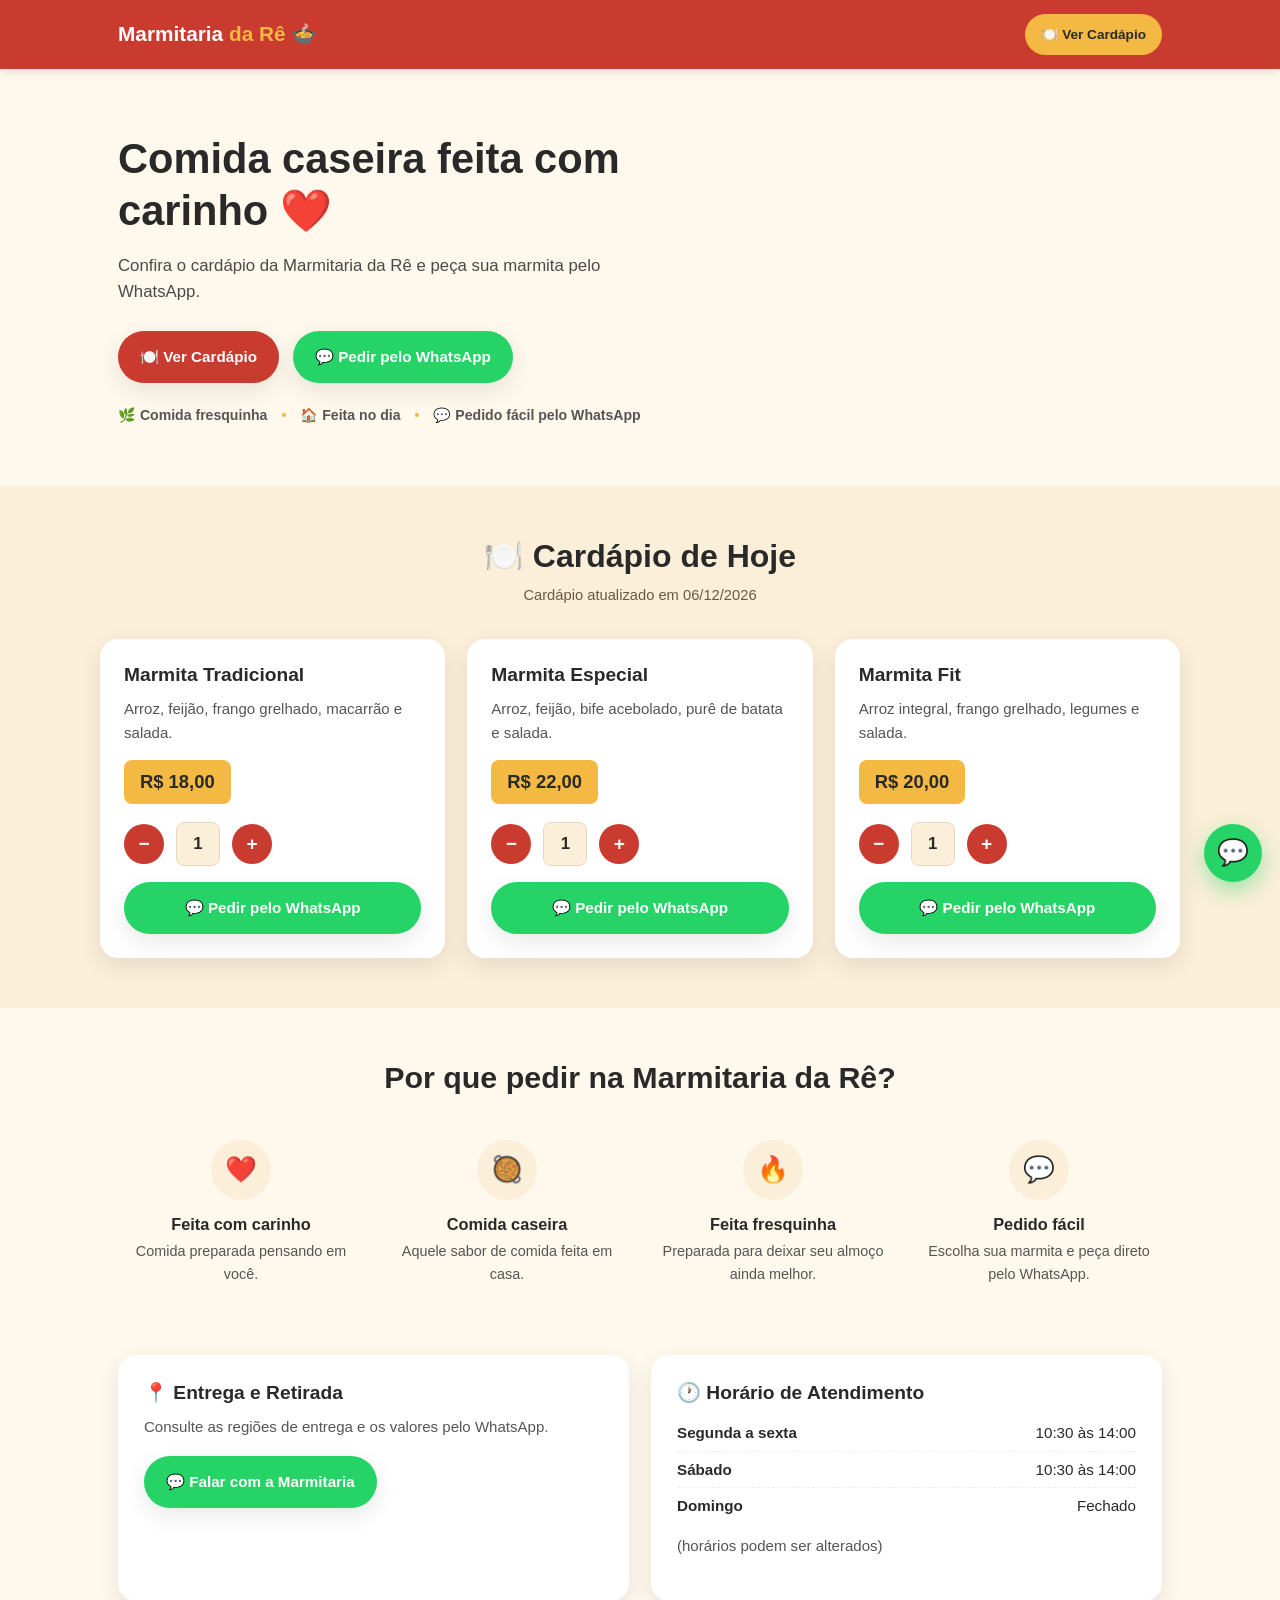
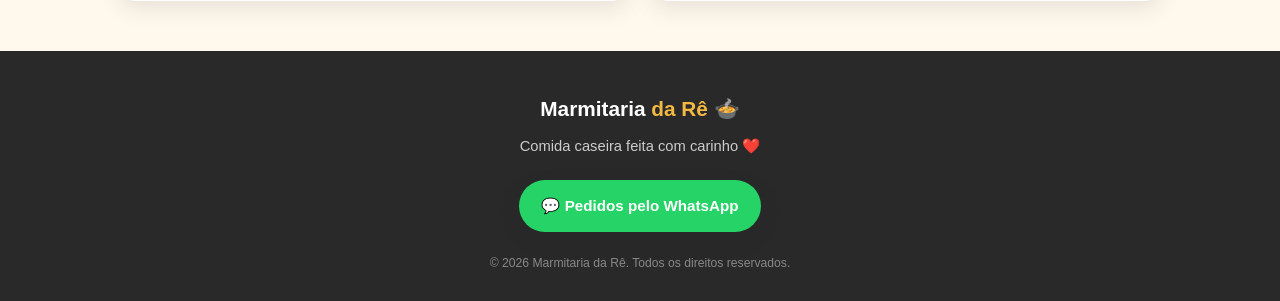
==== index.html @ f095caf8 "Add files via upload" ====
<!DOCTYPE html>
<html lang="pt-BR">
<head>
<meta charset="UTF-8">
<meta name="viewport" content="width=device-width, initial-scale=1.0, viewport-fit=cover">
<title>Marmitaria da Rê | Comida Caseira e Marmitas</title>
<meta name="description" content="Confira o cardápio da Marmitaria da Rê e peça sua marmita caseira pelo WhatsApp.">
<meta name="robots" content="index, follow">

<!-- Open Graph (para compartilhamento no WhatsApp/redes sociais) -->
<meta property="og:type" content="website">
<meta property="og:title" content="Marmitaria da Rê | Comida Caseira e Marmitas">
<meta property="og:description" content="Confira o cardápio da Marmitaria da Rê e peça sua marmita caseira pelo WhatsApp.">
<meta property="og:locale" content="pt_BR">

<link rel="icon" href="data:image/svg+xml,<svg xmlns=%22http://www.w3.org/2000/svg%22 viewBox=%220 0 100 100%22><text y=%22.9em%22 font-size=%2290%22>🍲</text></svg>">

<link rel="stylesheet" href="style.css">
</head>
<body>

<!-- ================= HEADER ================= -->
<header class="site-header">
  <div class="header-inner">
    <span class="logo">Marmitaria <em>da Rê</em> <span aria-hidden="true">🍲</span></span>
    <a href="#cardapio" class="btn btn-accent btn-sm">🍽️ Ver Cardápio</a>
  </div>
</header>

<main>

  <!-- ================= HERO ================= -->
  <section class="hero">
    <h1>Comida caseira feita com carinho <span aria-hidden="true">❤️</span></h1>
    <p class="hero-sub">Confira o cardápio da Marmitaria da Rê e peça sua marmita pelo WhatsApp.</p>

    <div class="hero-ctas">
      <a href="#cardapio" class="btn btn-primary">🍽️ Ver Cardápio</a>
      <a href="#" id="heroWhatsappBtn" class="btn btn-whatsapp">💬 Pedir pelo WhatsApp</a>
    </div>

    <p class="trust-line">
      <span>🌿 Comida fresquinha</span>
      <span>•</span>
      <span>🏠 Feita no dia</span>
      <span>•</span>
      <span>💬 Pedido fácil pelo WhatsApp</span>
    </p>
  </section>

  <!-- ================= CARDÁPIO ================= -->
  <section id="cardapio" class="menu-section">
    <h2>🍽️ Cardápio de Hoje</h2>
    <p class="menu-date" id="menuDate"></p>

    <div class="menu-grid" id="menuGrid">
      <!-- Cards gerados automaticamente pelo script.js a partir do array "menu" -->
    </div>
  </section>

  <!-- ================= POR QUE PEDIR ================= -->
  <section class="why-section">
    <h2>Por que pedir na Marmitaria da Rê?</h2>
    <div class="why-grid">
      <div class="why-card">
        <span class="why-icon" aria-hidden="true">❤️</span>
        <h3>Feita com carinho</h3>
        <p>Comida preparada pensando em você.</p>
      </div>
      <div class="why-card">
        <span class="why-icon" aria-hidden="true">🥘</span>
        <h3>Comida caseira</h3>
        <p>Aquele sabor de comida feita em casa.</p>
      </div>
      <div class="why-card">
        <span class="why-icon" aria-hidden="true">🔥</span>
        <h3>Feita fresquinha</h3>
        <p>Preparada para deixar seu almoço ainda melhor.</p>
      </div>
      <div class="why-card">
        <span class="why-icon" aria-hidden="true">💬</span>
        <h3>Pedido fácil</h3>
        <p>Escolha sua marmita e peça direto pelo WhatsApp.</p>
      </div>
    </div>
  </section>

  <!-- ================= ENTREGA + HORÁRIO ================= -->
  <section class="info-section">
    <div class="info-card">
      <h2>📍 Entrega e Retirada</h2>
      <p>Consulte as regiões de entrega e os valores pelo WhatsApp.</p>
      <a href="#" id="deliveryWhatsappBtn" class="btn btn-whatsapp">💬 Falar com a Marmitaria</a>
    </div>

    <div class="info-card">
      <h2>🕐 Horário de Atendimento</h2>
      <ul class="hours-list" id="hoursList">
        <!-- Gerado automaticamente pelo script.js a partir do objeto "config.hours" -->
      </ul>
      <p class="hours-note">(horários podem ser alterados)</p>
    </div>
  </section>

</main>

<!-- ================= FOOTER ================= -->
<footer class="site-footer">
  <span class="logo logo-footer">Marmitaria <em>da Rê</em> <span aria-hidden="true">🍲</span></span>
  <p>Comida caseira feita com carinho <span aria-hidden="true">❤️</span></p>
  <a href="#" id="footerWhatsappBtn" class="btn btn-whatsapp">💬 Pedidos pelo WhatsApp</a>
  <p class="copyright">© <span id="year"></span> Marmitaria da Rê. Todos os direitos reservados.</p>
</footer>

<!-- Botão flutuante do WhatsApp -->
<a href="#" id="floatingWhatsappBtn" class="floating-whatsapp" aria-label="Pedir pelo WhatsApp">
  <span aria-hidden="true">💬</span>
</a>

<script src="script.js"></script>
</body>
</html>
---- style.css ----
/* =========================================================
   MARMITARIA DA RÊ — estilos
   Fonte: system stack (sem requisições externas)
   ========================================================= */

* { margin: 0; padding: 0; box-sizing: border-box; }

:root {
  --primary: #C93A2F;
  --primary-dark: #A62E25;
  --secondary: #FFF8ED;
  --accent: #F4B942;
  --dark: #292929;
  --white: #FFFFFF;
  --whatsapp: #25D366;
  --whatsapp-dark: #1DA851;

  --r-lg: 18px;
  --r-md: 12px;
  --shadow: 0 8px 22px rgba(41, 41, 41, 0.10);
  --shadow-hover: 0 12px 28px rgba(41, 41, 41, 0.16);
}

html {
  scroll-behavior: smooth;
}

body {
  font-family: Arial, Helvetica, sans-serif;
  color: var(--dark);
  background: var(--secondary);
  line-height: 1.55;
  -webkit-font-smoothing: antialiased;
}

h1, h2, h3 {
  line-height: 1.25;
  margin: 0;
}

p { margin: 0; }
ul { list-style: none; }
a { text-decoration: none; color: inherit; }
img { max-width: 100%; display: block; }

button, a { -webkit-tap-highlight-color: transparent; }

/* Foco visível para acessibilidade */
a:focus-visible, button:focus-visible {
  outline: 3px solid var(--accent);
  outline-offset: 2px;
}

.container { max-width: 1080px; margin: 0 auto; padding: 0 18px; }

/* ===== Botões ===== */
.btn {
  display: inline-flex;
  align-items: center;
  justify-content: center;
  gap: 8px;
  font-weight: 700;
  font-size: 0.95rem;
  padding: 14px 22px;
  border-radius: 999px;
  border: none;
  cursor: pointer;
  transition: transform 0.15s ease, box-shadow 0.15s ease, background 0.15s ease;
  min-height: 48px;
}
.btn:active { transform: scale(0.97); }

.btn-primary { background: var(--primary); color: #fff; box-shadow: var(--shadow); }
.btn-primary:hover { background: var(--primary-dark); box-shadow: var(--shadow-hover); }

.btn-accent { background: var(--accent); color: var(--dark); }
.btn-accent:hover { filter: brightness(0.96); }

.btn-whatsapp { background: var(--whatsapp); color: #fff; box-shadow: var(--shadow); }
.btn-whatsapp:hover { background: var(--whatsapp-dark); box-shadow: var(--shadow-hover); }

.btn-sm { padding: 10px 16px; font-size: 0.85rem; min-height: 40px; }
.btn-block { width: 100%; }

/* =========================================================
   HEADER
   ========================================================= */
.site-header {
  background: var(--primary);
  padding: 14px 0;
  position: sticky;
  top: 0;
  z-index: 50;
  box-shadow: 0 2px 10px rgba(0,0,0,0.12);
}
.header-inner {
  max-width: 1080px;
  margin: 0 auto;
  padding: 0 18px;
  display: flex;
  align-items: center;
  justify-content: space-between;
  gap: 14px;
}
.logo {
  font-size: 1.3rem;
  font-weight: 800;
  color: #fff;
  white-space: nowrap;
}
.logo em { font-style: normal; color: var(--accent); }

/* =========================================================
   HERO
   ========================================================= */
.hero {
  padding: 44px 18px 40px;
  max-width: 1080px;
  margin: 0 auto;
  position: relative;
}
.hero h1 {
  font-size: clamp(1.8rem, 6vw, 2.6rem);
  font-weight: 800;
  max-width: 640px;
  margin-bottom: 16px;
}
.hero-sub {
  font-size: 1.05rem;
  color: #4a4a4a;
  max-width: 520px;
  margin-bottom: 26px;
}
.hero-ctas { display: flex; flex-wrap: wrap; gap: 14px; margin-bottom: 22px; }
.trust-line {
  display: flex; flex-wrap: wrap; gap: 8px 14px;
  font-size: 0.88rem; font-weight: 600; color: #555;
}
.trust-line span:nth-child(even) { color: var(--accent); font-weight: 700; }

/* =========================================================
   CARDÁPIO
   ========================================================= */
.menu-section {
  background: #FBEFD9;
  padding: 50px 18px;
}
.menu-section h2 {
  text-align: center;
  font-size: clamp(1.5rem, 4.5vw, 2rem);
  margin-bottom: 8px;
}
.menu-date {
  text-align: center;
  font-size: 0.92rem;
  color: #6a5a3f;
  margin-bottom: 32px;
}

.menu-grid {
  max-width: 1080px;
  margin: 0 auto;
  display: grid;
  grid-template-columns: repeat(auto-fit, minmax(270px, 1fr));
  gap: 22px;
}

.meal-card {
  background: #fff;
  border-radius: var(--r-lg);
  padding: 24px;
  box-shadow: var(--shadow);
  display: flex;
  flex-direction: column;
}
.meal-card h3 { font-size: 1.2rem; margin-bottom: 10px; }
.meal-card .meal-desc { color: #555; font-size: 0.94rem; margin-bottom: 16px; flex-grow: 1; }

.meal-price {
  display: inline-block;
  background: var(--accent);
  color: var(--dark);
  font-weight: 800;
  font-size: 1.15rem;
  padding: 8px 16px;
  border-radius: 8px;
  margin-bottom: 18px;
  align-self: flex-start;
}

.qty-selector {
  display: flex;
  align-items: center;
  gap: 12px;
  margin-bottom: 16px;
}
.qty-btn {
  width: 40px; height: 40px;
  border-radius: 50%;
  background: var(--primary);
  color: #fff;
  font-size: 1.2rem;
  font-weight: 800;
  display: flex; align-items: center; justify-content: center;
  border: none; cursor: pointer;
}
.qty-btn:active { transform: scale(0.94); }
.qty-value {
  width: 44px;
  text-align: center;
  font-size: 1.05rem;
  font-weight: 700;
  border: 1px solid #e6d9c2;
  border-radius: 8px;
  padding: 8px 0;
  background: #FBEFD9;
}

/* =========================================================
   POR QUE PEDIR
   ========================================================= */
.why-section { padding: 50px 18px; max-width: 1080px; margin: 0 auto; }
.why-section h2 { text-align: center; font-size: clamp(1.4rem, 4vw, 1.9rem); margin-bottom: 34px; }
.why-grid {
  display: grid;
  grid-template-columns: repeat(auto-fit, minmax(200px, 1fr));
  gap: 20px;
}
.why-card { text-align: center; padding: 10px; }
.why-icon {
  display: inline-flex; align-items: center; justify-content: center;
  width: 60px; height: 60px;
  border-radius: 50%;
  background: #FBEFD9;
  font-size: 1.6rem;
  margin-bottom: 14px;
}
.why-card h3 { font-size: 1.02rem; margin-bottom: 6px; }
.why-card p { font-size: 0.9rem; color: #555; }

/* =========================================================
   ENTREGA + HORÁRIO
   ========================================================= */
.info-section {
  max-width: 1080px;
  margin: 0 auto;
  padding: 10px 18px 50px;
  display: grid;
  grid-template-columns: repeat(auto-fit, minmax(280px, 1fr));
  gap: 22px;
}
.info-card {
  background: #fff;
  border-radius: var(--r-lg);
  padding: 26px;
  box-shadow: var(--shadow);
}
.info-card h2 { font-size: 1.2rem; margin-bottom: 10px; }
.info-card > p { color: #555; font-size: 0.94rem; margin-bottom: 18px; }

.hours-list li {
  display: flex;
  justify-content: space-between;
  gap: 10px;
  padding: 6px 0;
  font-size: 0.95rem;
  border-bottom: 1px dashed #eee;
}
.hours-list li:last-child { border-bottom: none; }
.hours-list .day { font-weight: 700; }
.hours-note { margin-top: 10px; font-size: 0.8rem; color: #999; }

/* =========================================================
   FOOTER
   ========================================================= */
.site-footer {
  background: var(--dark);
  color: #eee;
  text-align: center;
  padding: 42px 18px 28px;
}
.logo-footer { display: block; margin-bottom: 10px; }
.site-footer p { color: #ccc; font-size: 0.92rem; margin-bottom: 22px; }
.site-footer .copyright { font-size: 0.76rem; color: #888; margin-top: 22px; margin-bottom: 0; }

/* =========================================================
   BOTÃO FLUTUANTE WHATSAPP
   ========================================================= */
.floating-whatsapp {
  position: fixed;
  right: 18px;
  bottom: 18px;
  width: 58px; height: 58px;
  border-radius: 50%;
  background: var(--whatsapp);
  color: #fff;
  display: flex; align-items: center; justify-content: center;
  font-size: 1.6rem;
  box-shadow: 0 8px 22px rgba(37, 211, 102, 0.45);
  z-index: 60;
}
.floating-whatsapp:active { transform: scale(0.95); }

/* =========================================================
   RESPONSIVO
   ========================================================= */
@media (max-width: 420px) {
  .hero-ctas { flex-direction: column; }
  .hero-ctas .btn { width: 100%; }
  .header-inner .btn-sm span { display: none; }
}

@media (min-width: 760px) {
  .hero { padding-top: 64px; padding-bottom: 60px; }
}
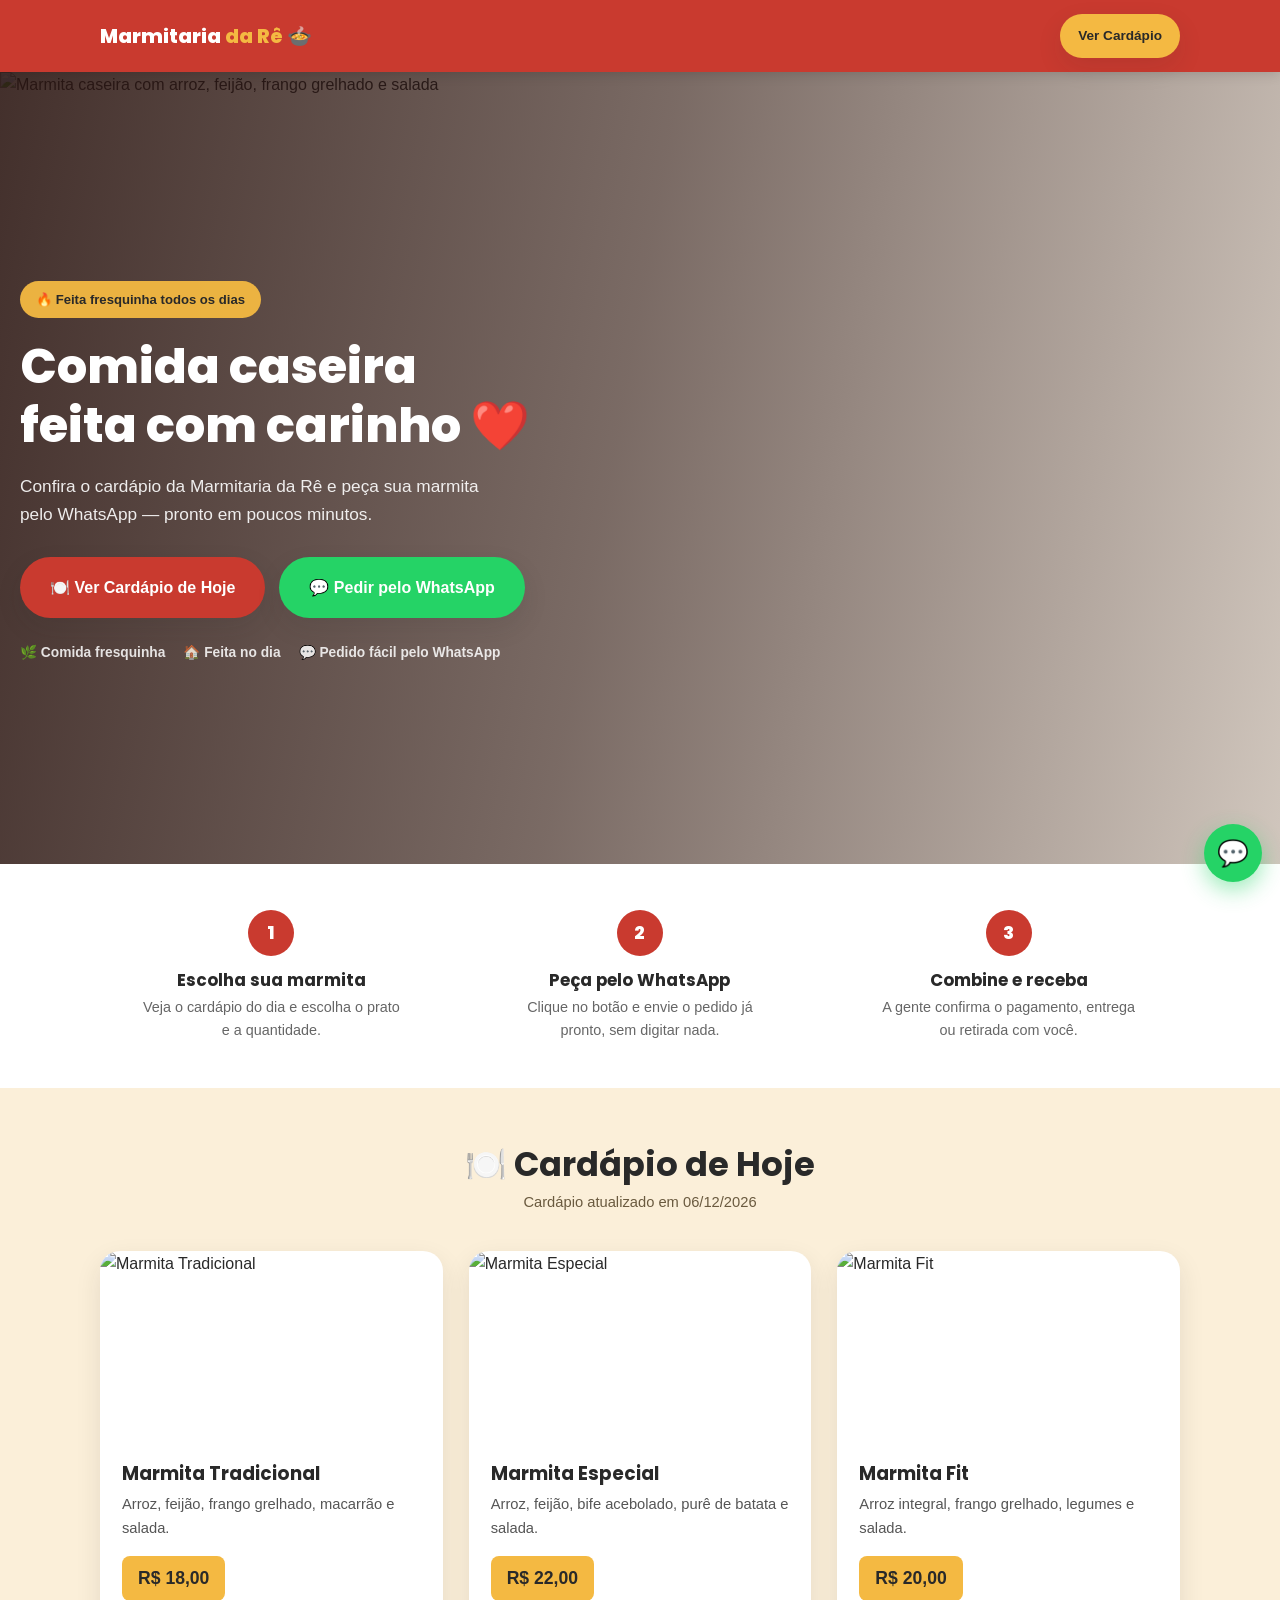
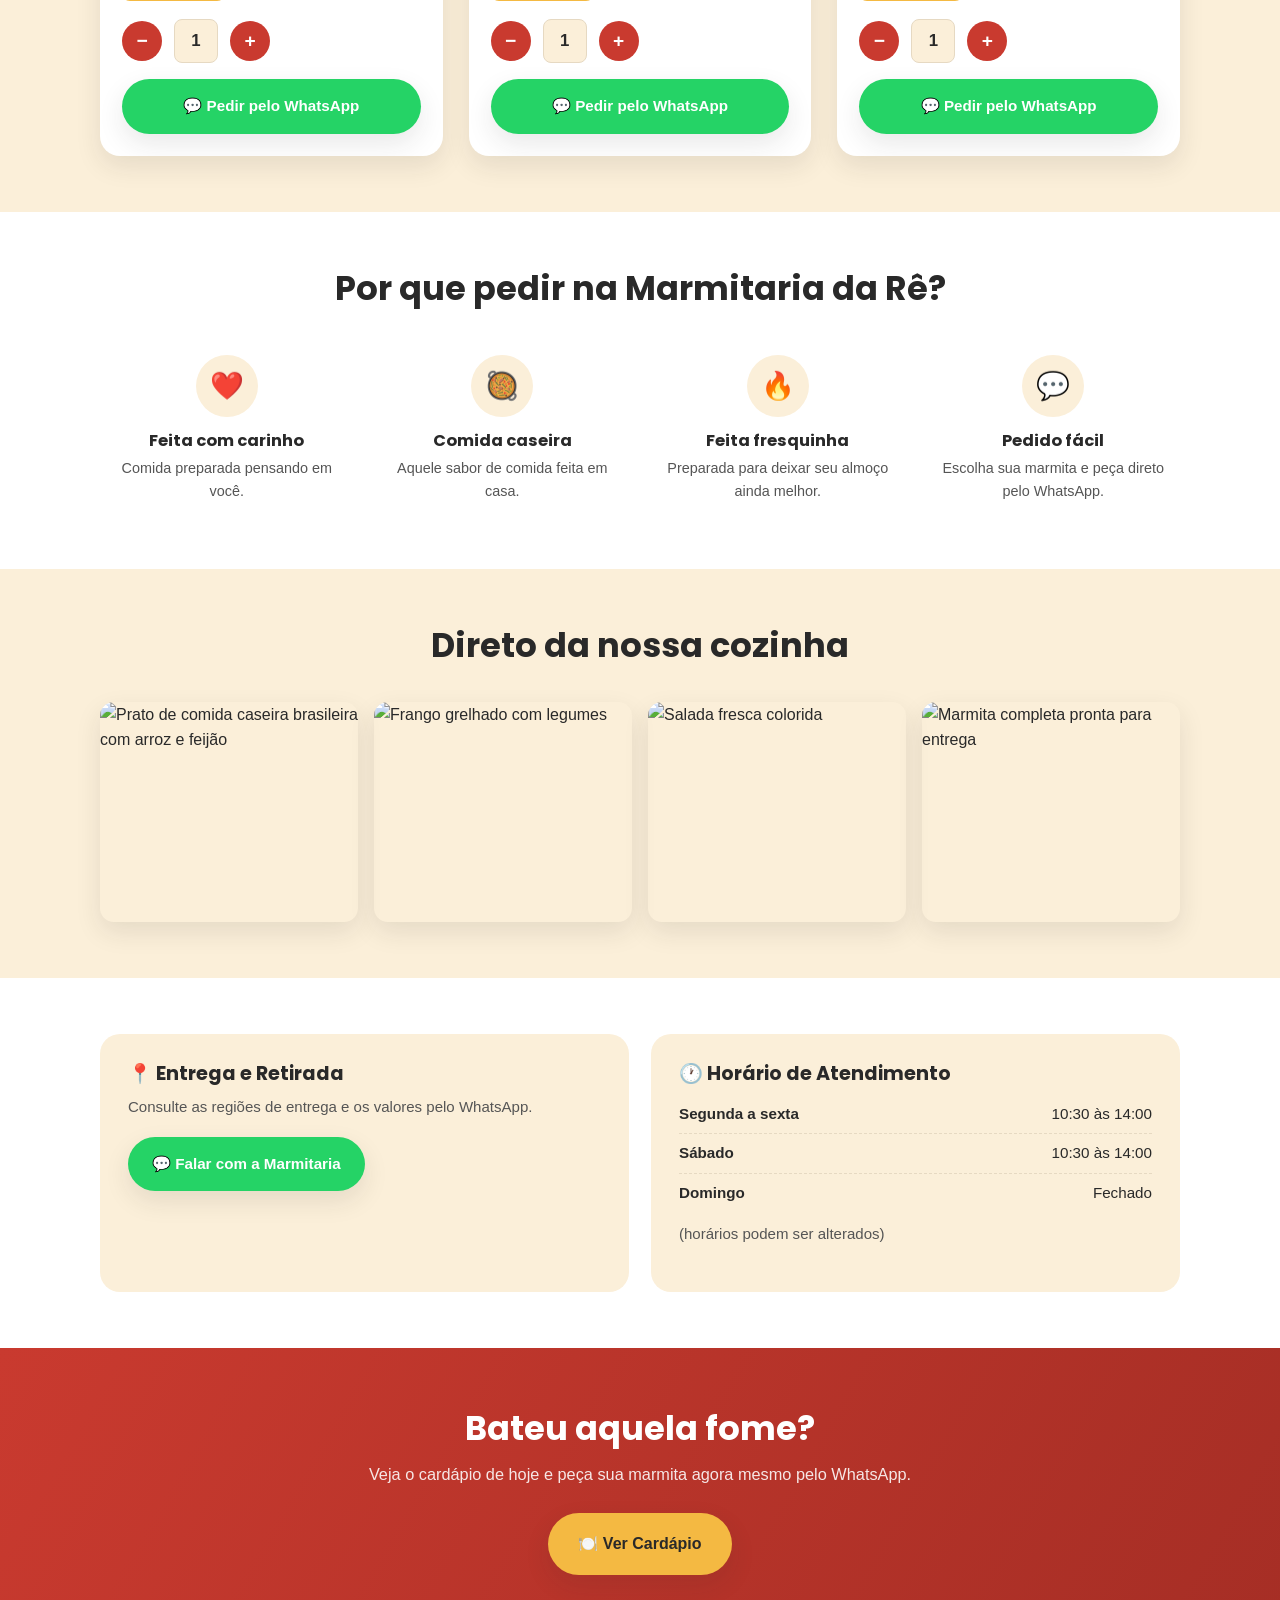
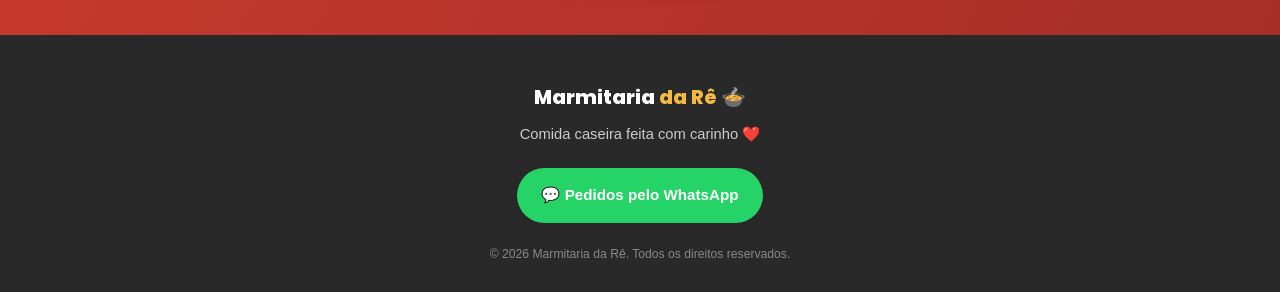
==== commit 9da793d3: "Add files via upload" ====
--- a/index.html
+++ b/index.html
@@ -11,10 +11,14 @@
 <meta property="og:type" content="website">
 <meta property="og:title" content="Marmitaria da Rê | Comida Caseira e Marmitas">
 <meta property="og:description" content="Confira o cardápio da Marmitaria da Rê e peça sua marmita caseira pelo WhatsApp.">
+<meta property="og:image" content="https://images.unsplash.com/photo-1546069901-ba9599a7e63c?q=80&w=1200&auto=format&fit=crop">
 <meta property="og:locale" content="pt_BR">
 
 <link rel="icon" href="data:image/svg+xml,<svg xmlns=%22http://www.w3.org/2000/svg%22 viewBox=%220 0 100 100%22><text y=%22.9em%22 font-size=%2290%22>🍲</text></svg>">
 
+<link rel="preconnect" href="https://fonts.googleapis.com">
+<link rel="preconnect" href="https://fonts.gstatic.com" crossorigin>
+<link href="https://fonts.googleapis.com/css2?family=Poppins:wght@600;700;800&display=swap" rel="stylesheet">
 <link rel="stylesheet" href="style.css">
 </head>
 <body>
@@ -23,7 +27,7 @@
 <header class="site-header">
   <div class="header-inner">
     <span class="logo">Marmitaria <em>da Rê</em> <span aria-hidden="true">🍲</span></span>
-    <a href="#cardapio" class="btn btn-accent btn-sm">🍽️ Ver Cardápio</a>
+    <a href="#cardapio" class="btn btn-accent btn-sm">Ver Cardápio</a>
   </div>
 </header>
 
@@ -31,74 +35,139 @@
 
   <!-- ================= HERO ================= -->
   <section class="hero">
-    <h1>Comida caseira feita com carinho <span aria-hidden="true">❤️</span></h1>
-    <p class="hero-sub">Confira o cardápio da Marmitaria da Rê e peça sua marmita pelo WhatsApp.</p>
+    <div class="hero-media">
+      <img src="https://images.unsplash.com/photo-1546069901-ba9599a7e63c?q=80&w=1400&auto=format&fit=crop" alt="Marmita caseira com arroz, feijão, frango grelhado e salada" fetchpriority="high">
+    </div>
+    <div class="hero-overlay"></div>
 
-    <div class="hero-ctas">
-      <a href="#cardapio" class="btn btn-primary">🍽️ Ver Cardápio</a>
-      <a href="#" id="heroWhatsappBtn" class="btn btn-whatsapp">💬 Pedir pelo WhatsApp</a>
+    <div class="hero-content">
+      <span class="hero-badge">🔥 Feita fresquinha todos os dias</span>
+      <h1>Comida caseira<br>feita com carinho <span aria-hidden="true">❤️</span></h1>
+      <p class="hero-sub">Confira o cardápio da Marmitaria da Rê e peça sua marmita pelo WhatsApp — pronto em poucos minutos.</p>
+
+      <div class="hero-ctas">
+        <a href="#cardapio" class="btn btn-primary btn-lg">🍽️ Ver Cardápio de Hoje</a>
+        <a href="#" id="heroWhatsappBtn" class="btn btn-whatsapp btn-lg">💬 Pedir pelo WhatsApp</a>
+      </div>
+
+      <ul class="trust-line">
+        <li>🌿 Comida fresquinha</li>
+        <li>🏠 Feita no dia</li>
+        <li>💬 Pedido fácil pelo WhatsApp</li>
+      </ul>
     </div>
+  </section>
 
-    <p class="trust-line">
-      <span>🌿 Comida fresquinha</span>
-      <span>•</span>
-      <span>🏠 Feita no dia</span>
-      <span>•</span>
-      <span>💬 Pedido fácil pelo WhatsApp</span>
-    </p>
+  <!-- ================= COMO FUNCIONA ================= -->
+  <section class="steps-section">
+    <div class="container">
+      <div class="steps-grid">
+        <div class="step">
+          <span class="step-num">1</span>
+          <h3>Escolha sua marmita</h3>
+          <p>Veja o cardápio do dia e escolha o prato e a quantidade.</p>
+        </div>
+        <div class="step">
+          <span class="step-num">2</span>
+          <h3>Peça pelo WhatsApp</h3>
+          <p>Clique no botão e envie o pedido já pronto, sem digitar nada.</p>
+        </div>
+        <div class="step">
+          <span class="step-num">3</span>
+          <h3>Combine e receba</h3>
+          <p>A gente confirma o pagamento, entrega ou retirada com você.</p>
+        </div>
+      </div>
+    </div>
   </section>
 
   <!-- ================= CARDÁPIO ================= -->
   <section id="cardapio" class="menu-section">
-    <h2>🍽️ Cardápio de Hoje</h2>
-    <p class="menu-date" id="menuDate"></p>
+    <div class="container">
+      <div class="section-heading">
+        <h2>🍽️ Cardápio de Hoje</h2>
+        <p class="menu-date" id="menuDate"></p>
+      </div>
 
-    <div class="menu-grid" id="menuGrid">
-      <!-- Cards gerados automaticamente pelo script.js a partir do array "menu" -->
+      <div class="menu-grid" id="menuGrid">
+        <!-- Cards gerados automaticamente pelo script.js a partir do array "menu" -->
+      </div>
     </div>
   </section>
 
   <!-- ================= POR QUE PEDIR ================= -->
   <section class="why-section">
-    <h2>Por que pedir na Marmitaria da Rê?</h2>
-    <div class="why-grid">
-      <div class="why-card">
-        <span class="why-icon" aria-hidden="true">❤️</span>
-        <h3>Feita com carinho</h3>
-        <p>Comida preparada pensando em você.</p>
+    <div class="container">
+      <div class="section-heading">
+        <h2>Por que pedir na Marmitaria da Rê?</h2>
       </div>
-      <div class="why-card">
-        <span class="why-icon" aria-hidden="true">🥘</span>
-        <h3>Comida caseira</h3>
-        <p>Aquele sabor de comida feita em casa.</p>
+      <div class="why-grid">
+        <div class="why-card">
+          <span class="why-icon" aria-hidden="true">❤️</span>
+          <h3>Feita com carinho</h3>
+          <p>Comida preparada pensando em você.</p>
+        </div>
+        <div class="why-card">
+          <span class="why-icon" aria-hidden="true">🥘</span>
+          <h3>Comida caseira</h3>
+          <p>Aquele sabor de comida feita em casa.</p>
+        </div>
+        <div class="why-card">
+          <span class="why-icon" aria-hidden="true">🔥</span>
+          <h3>Feita fresquinha</h3>
+          <p>Preparada para deixar seu almoço ainda melhor.</p>
+        </div>
+        <div class="why-card">
+          <span class="why-icon" aria-hidden="true">💬</span>
+          <h3>Pedido fácil</h3>
+          <p>Escolha sua marmita e peça direto pelo WhatsApp.</p>
+        </div>
       </div>
-      <div class="why-card">
-        <span class="why-icon" aria-hidden="true">🔥</span>
-        <h3>Feita fresquinha</h3>
-        <p>Preparada para deixar seu almoço ainda melhor.</p>
+    </div>
+  </section>
+
+  <!-- ================= GALERIA ================= -->
+  <section class="gallery-section">
+    <div class="container">
+      <div class="section-heading">
+        <h2>Direto da nossa cozinha</h2>
       </div>
-      <div class="why-card">
-        <span class="why-icon" aria-hidden="true">💬</span>
-        <h3>Pedido fácil</h3>
-        <p>Escolha sua marmita e peça direto pelo WhatsApp.</p>
+      <div class="gallery-grid">
+        <img loading="lazy" src="https://images.unsplash.com/photo-1567620905732-2d1ec7ab7445?q=80&w=700&auto=format&fit=crop" alt="Prato de comida caseira brasileira com arroz e feijão">
+        <img loading="lazy" src="https://images.unsplash.com/photo-1512058564366-18510be2db19?q=80&w=700&auto=format&fit=crop" alt="Frango grelhado com legumes">
+        <img loading="lazy" src="https://images.unsplash.com/photo-1504674900247-0877df9cc836?q=80&w=700&auto=format&fit=crop" alt="Salada fresca colorida">
+        <img loading="lazy" src="https://images.unsplash.com/photo-1546069901-ba9599a7e63c?q=80&w=700&auto=format&fit=crop" alt="Marmita completa pronta para entrega">
       </div>
     </div>
   </section>
 
   <!-- ================= ENTREGA + HORÁRIO ================= -->
   <section class="info-section">
-    <div class="info-card">
-      <h2>📍 Entrega e Retirada</h2>
-      <p>Consulte as regiões de entrega e os valores pelo WhatsApp.</p>
-      <a href="#" id="deliveryWhatsappBtn" class="btn btn-whatsapp">💬 Falar com a Marmitaria</a>
+    <div class="container">
+      <div class="info-grid">
+        <div class="info-card">
+          <h2>📍 Entrega e Retirada</h2>
+          <p>Consulte as regiões de entrega e os valores pelo WhatsApp.</p>
+          <a href="#" id="deliveryWhatsappBtn" class="btn btn-whatsapp">💬 Falar com a Marmitaria</a>
+        </div>
+
+        <div class="info-card">
+          <h2>🕐 Horário de Atendimento</h2>
+          <ul class="hours-list" id="hoursList">
+            <!-- Gerado automaticamente pelo script.js a partir do objeto "config.hours" -->
+          </ul>
+          <p class="hours-note">(horários podem ser alterados)</p>
+        </div>
+      </div>
     </div>
+  </section>
 
-    <div class="info-card">
-      <h2>🕐 Horário de Atendimento</h2>
-      <ul class="hours-list" id="hoursList">
-        <!-- Gerado automaticamente pelo script.js a partir do objeto "config.hours" -->
-      </ul>
-      <p class="hours-note">(horários podem ser alterados)</p>
+  <!-- ================= CTA FINAL ================= -->
+  <section class="final-cta">
+    <div class="container final-cta-inner">
+      <h2>Bateu aquela fome?</h2>
+      <p>Veja o cardápio de hoje e peça sua marmita agora mesmo pelo WhatsApp.</p>
+      <a href="#cardapio" class="btn btn-accent btn-lg">🍽️ Ver Cardápio</a>
     </div>
   </section>
 
--- a/style.css
+++ b/style.css
@@ -1,6 +1,6 @@
 /* =========================================================
    MARMITARIA DA RÊ — estilos
-   Fonte: system stack (sem requisições externas)
+   Headings: Poppins (Google Fonts) / Body: system stack
    ========================================================= */
 
 * { margin: 0; padding: 0; box-sizing: border-box; }
@@ -15,27 +15,28 @@
   --whatsapp: #25D366;
   --whatsapp-dark: #1DA851;
 
-  --r-lg: 18px;
-  --r-md: 12px;
-  --shadow: 0 8px 22px rgba(41, 41, 41, 0.10);
-  --shadow-hover: 0 12px 28px rgba(41, 41, 41, 0.16);
-}
-
-html {
-  scroll-behavior: smooth;
-}
+  --r-lg: 20px;
+  --r-md: 14px;
+  --shadow: 0 10px 26px rgba(41, 41, 41, 0.10);
+  --shadow-hover: 0 14px 32px rgba(41, 41, 41, 0.16);
+  --shadow-deep: 0 24px 50px rgba(41, 41, 41, 0.22);
+}
+
+html { scroll-behavior: smooth; }
 
 body {
   font-family: Arial, Helvetica, sans-serif;
   color: var(--dark);
   background: var(--secondary);
-  line-height: 1.55;
+  line-height: 1.6;
   -webkit-font-smoothing: antialiased;
 }
 
 h1, h2, h3 {
-  line-height: 1.25;
+  font-family: 'Poppins', Arial, sans-serif;
+  line-height: 1.22;
   margin: 0;
+  color: var(--dark);
 }
 
 p { margin: 0; }
@@ -43,15 +44,15 @@
 a { text-decoration: none; color: inherit; }
 img { max-width: 100%; display: block; }
 
-button, a { -webkit-tap-highlight-color: transparent; }
-
-/* Foco visível para acessibilidade */
 a:focus-visible, button:focus-visible {
   outline: 3px solid var(--accent);
   outline-offset: 2px;
 }
 
-.container { max-width: 1080px; margin: 0 auto; padding: 0 18px; }
+.container { max-width: 1120px; margin: 0 auto; padding: 0 20px; }
+
+.section-heading { text-align: center; margin-bottom: 36px; }
+.section-heading h2 { font-size: clamp(1.5rem, 4.5vw, 2.1rem); font-weight: 700; }
 
 /* ===== Botões ===== */
 .btn {
@@ -61,7 +62,7 @@
   gap: 8px;
   font-weight: 700;
   font-size: 0.95rem;
-  padding: 14px 22px;
+  padding: 15px 24px;
   border-radius: 999px;
   border: none;
   cursor: pointer;
@@ -73,13 +74,14 @@
 .btn-primary { background: var(--primary); color: #fff; box-shadow: var(--shadow); }
 .btn-primary:hover { background: var(--primary-dark); box-shadow: var(--shadow-hover); }
 
-.btn-accent { background: var(--accent); color: var(--dark); }
-.btn-accent:hover { filter: brightness(0.96); }
+.btn-accent { background: var(--accent); color: var(--dark); box-shadow: var(--shadow); }
+.btn-accent:hover { filter: brightness(0.96); box-shadow: var(--shadow-hover); }
 
 .btn-whatsapp { background: var(--whatsapp); color: #fff; box-shadow: var(--shadow); }
 .btn-whatsapp:hover { background: var(--whatsapp-dark); box-shadow: var(--shadow-hover); }
 
-.btn-sm { padding: 10px 16px; font-size: 0.85rem; min-height: 40px; }
+.btn-sm { padding: 11px 18px; font-size: 0.85rem; min-height: 40px; }
+.btn-lg { padding: 18px 30px; font-size: 1rem; }
 .btn-block { width: 100%; }
 
 /* =========================================================
@@ -91,19 +93,20 @@
   position: sticky;
   top: 0;
   z-index: 50;
-  box-shadow: 0 2px 10px rgba(0,0,0,0.12);
+  box-shadow: 0 2px 12px rgba(0,0,0,0.14);
 }
 .header-inner {
-  max-width: 1080px;
+  max-width: 1120px;
   margin: 0 auto;
-  padding: 0 18px;
+  padding: 0 20px;
   display: flex;
   align-items: center;
   justify-content: space-between;
   gap: 14px;
 }
 .logo {
-  font-size: 1.3rem;
+  font-family: 'Poppins', Arial, sans-serif;
+  font-size: 1.25rem;
   font-weight: 800;
   color: #fff;
   white-space: nowrap;
@@ -113,87 +116,100 @@
 /* =========================================================
    HERO
    ========================================================= */
-.hero {
-  padding: 44px 18px 40px;
-  max-width: 1080px;
-  margin: 0 auto;
-  position: relative;
-}
-.hero h1 {
-  font-size: clamp(1.8rem, 6vw, 2.6rem);
+.hero { position: relative; min-height: 88vh; display: flex; align-items: center; overflow: hidden; }
+.hero-media { position: absolute; inset: 0; z-index: -2; }
+.hero-media img { width: 100%; height: 100%; object-fit: cover; }
+.hero-overlay {
+  position: absolute; inset: 0; z-index: -1;
+  background: linear-gradient(100deg, rgba(41,20,17,0.88) 0%, rgba(41,20,17,0.62) 48%, rgba(41,20,17,0.22) 100%);
+}
+
+.hero-content { max-width: 640px; padding: 70px 20px 60px; color: #fff; }
+.hero-badge {
+  display: inline-block;
+  background: rgba(244,185,66,0.95);
+  color: var(--dark);
+  font-weight: 700;
+  font-size: 0.82rem;
+  padding: 8px 16px;
+  border-radius: 999px;
+  margin-bottom: 20px;
+}
+.hero-content h1 { font-size: clamp(2rem, 6vw, 3rem); font-weight: 800; margin-bottom: 18px; color: #fff; }
+.hero-sub { font-size: 1.08rem; color: rgba(255,255,255,0.9); max-width: 480px; margin-bottom: 28px; }
+.hero-ctas { display: flex; flex-wrap: wrap; gap: 14px; margin-bottom: 24px; }
+.trust-line {
+  display: flex; flex-wrap: wrap; gap: 8px 18px;
+  font-size: 0.86rem; font-weight: 600; color: rgba(255,255,255,0.85);
+}
+
+/* =========================================================
+   COMO FUNCIONA
+   ========================================================= */
+.steps-section { background: #fff; padding: 46px 0; }
+.steps-grid {
+  display: grid;
+  grid-template-columns: repeat(auto-fit, minmax(220px, 1fr));
+  gap: 26px;
+  text-align: center;
+}
+.step-num {
+  display: inline-flex; align-items: center; justify-content: center;
+  width: 46px; height: 46px;
+  border-radius: 50%;
+  background: var(--primary);
+  color: #fff;
+  font-family: 'Poppins', sans-serif;
   font-weight: 800;
-  max-width: 640px;
-  margin-bottom: 16px;
-}
-.hero-sub {
-  font-size: 1.05rem;
-  color: #4a4a4a;
-  max-width: 520px;
-  margin-bottom: 26px;
-}
-.hero-ctas { display: flex; flex-wrap: wrap; gap: 14px; margin-bottom: 22px; }
-.trust-line {
-  display: flex; flex-wrap: wrap; gap: 8px 14px;
-  font-size: 0.88rem; font-weight: 600; color: #555;
-}
-.trust-line span:nth-child(even) { color: var(--accent); font-weight: 700; }
+  font-size: 1.1rem;
+  margin-bottom: 14px;
+}
+.step h3 { font-size: 1.05rem; margin-bottom: 6px; }
+.step p { font-size: 0.9rem; color: #666; max-width: 260px; margin: 0 auto; }
 
 /* =========================================================
    CARDÁPIO
    ========================================================= */
-.menu-section {
-  background: #FBEFD9;
-  padding: 50px 18px;
-}
-.menu-section h2 {
-  text-align: center;
-  font-size: clamp(1.5rem, 4.5vw, 2rem);
-  margin-bottom: 8px;
-}
-.menu-date {
-  text-align: center;
-  font-size: 0.92rem;
-  color: #6a5a3f;
-  margin-bottom: 32px;
-}
+.menu-section { background: #FBEFD9; padding: 56px 0; }
+.menu-date { font-size: 0.92rem; color: #6a5a3f; margin-top: 6px; }
 
 .menu-grid {
-  max-width: 1080px;
-  margin: 0 auto;
   display: grid;
-  grid-template-columns: repeat(auto-fit, minmax(270px, 1fr));
-  gap: 22px;
+  grid-template-columns: repeat(auto-fit, minmax(280px, 1fr));
+  gap: 26px;
 }
 
 .meal-card {
   background: #fff;
   border-radius: var(--r-lg);
-  padding: 24px;
+  overflow: hidden;
   box-shadow: var(--shadow);
   display: flex;
   flex-direction: column;
-}
-.meal-card h3 { font-size: 1.2rem; margin-bottom: 10px; }
-.meal-card .meal-desc { color: #555; font-size: 0.94rem; margin-bottom: 16px; flex-grow: 1; }
+  transition: transform 0.25s ease, box-shadow 0.25s ease;
+}
+.meal-card:hover { transform: translateY(-5px); box-shadow: var(--shadow-hover); }
+
+.meal-photo { height: 190px; overflow: hidden; }
+.meal-photo img { width: 100%; height: 100%; object-fit: cover; }
+
+.meal-body { padding: 22px; display: flex; flex-direction: column; flex-grow: 1; }
+.meal-card h3 { font-size: 1.15rem; margin-bottom: 8px; }
+.meal-card .meal-desc { color: #555; font-size: 0.92rem; margin-bottom: 16px; flex-grow: 1; }
 
 .meal-price {
   display: inline-block;
   background: var(--accent);
   color: var(--dark);
   font-weight: 800;
-  font-size: 1.15rem;
+  font-size: 1.1rem;
   padding: 8px 16px;
   border-radius: 8px;
   margin-bottom: 18px;
   align-self: flex-start;
 }
 
-.qty-selector {
-  display: flex;
-  align-items: center;
-  gap: 12px;
-  margin-bottom: 16px;
-}
+.qty-selector { display: flex; align-items: center; gap: 12px; margin-bottom: 16px; }
 .qty-btn {
   width: 40px; height: 40px;
   border-radius: 50%;
@@ -206,79 +222,74 @@
 }
 .qty-btn:active { transform: scale(0.94); }
 .qty-value {
-  width: 44px;
-  text-align: center;
-  font-size: 1.05rem;
-  font-weight: 700;
-  border: 1px solid #e6d9c2;
-  border-radius: 8px;
-  padding: 8px 0;
-  background: #FBEFD9;
+  width: 44px; text-align: center;
+  font-size: 1.05rem; font-weight: 700;
+  border: 1px solid #e6d9c2; border-radius: 8px;
+  padding: 8px 0; background: #FBEFD9;
 }
 
 /* =========================================================
    POR QUE PEDIR
    ========================================================= */
-.why-section { padding: 50px 18px; max-width: 1080px; margin: 0 auto; }
-.why-section h2 { text-align: center; font-size: clamp(1.4rem, 4vw, 1.9rem); margin-bottom: 34px; }
-.why-grid {
-  display: grid;
-  grid-template-columns: repeat(auto-fit, minmax(200px, 1fr));
-  gap: 20px;
-}
+.why-section { padding: 56px 0; background: #fff; }
+.why-grid { display: grid; grid-template-columns: repeat(auto-fit, minmax(200px, 1fr)); gap: 22px; }
 .why-card { text-align: center; padding: 10px; }
 .why-icon {
   display: inline-flex; align-items: center; justify-content: center;
-  width: 60px; height: 60px;
-  border-radius: 50%;
-  background: #FBEFD9;
-  font-size: 1.6rem;
-  margin-bottom: 14px;
+  width: 62px; height: 62px; border-radius: 50%;
+  background: #FBEFD9; font-size: 1.7rem; margin-bottom: 14px;
 }
 .why-card h3 { font-size: 1.02rem; margin-bottom: 6px; }
 .why-card p { font-size: 0.9rem; color: #555; }
 
 /* =========================================================
+   GALERIA
+   ========================================================= */
+.gallery-section { padding: 56px 0; background: #FBEFD9; }
+.gallery-grid {
+  display: grid;
+  grid-template-columns: repeat(4, 1fr);
+  gap: 16px;
+}
+.gallery-grid img {
+  width: 100%; height: 220px; object-fit: cover;
+  border-radius: var(--r-md);
+  box-shadow: var(--shadow);
+}
+
+/* =========================================================
    ENTREGA + HORÁRIO
    ========================================================= */
-.info-section {
-  max-width: 1080px;
-  margin: 0 auto;
-  padding: 10px 18px 50px;
-  display: grid;
-  grid-template-columns: repeat(auto-fit, minmax(280px, 1fr));
-  gap: 22px;
-}
-.info-card {
-  background: #fff;
-  border-radius: var(--r-lg);
-  padding: 26px;
-  box-shadow: var(--shadow);
-}
+.info-section { padding: 56px 0; background: #fff; }
+.info-grid { display: grid; grid-template-columns: repeat(auto-fit, minmax(280px, 1fr)); gap: 22px; }
+.info-card { background: #FBEFD9; border-radius: var(--r-lg); padding: 28px; }
 .info-card h2 { font-size: 1.2rem; margin-bottom: 10px; }
 .info-card > p { color: #555; font-size: 0.94rem; margin-bottom: 18px; }
 
 .hours-list li {
-  display: flex;
-  justify-content: space-between;
-  gap: 10px;
-  padding: 6px 0;
-  font-size: 0.95rem;
-  border-bottom: 1px dashed #eee;
+  display: flex; justify-content: space-between; gap: 10px;
+  padding: 7px 0; font-size: 0.95rem;
+  border-bottom: 1px dashed #e6d9c2;
 }
 .hours-list li:last-child { border-bottom: none; }
 .hours-list .day { font-weight: 700; }
-.hours-note { margin-top: 10px; font-size: 0.8rem; color: #999; }
+.hours-note { margin-top: 10px; font-size: 0.8rem; color: #998a6a; }
+
+/* =========================================================
+   CTA FINAL
+   ========================================================= */
+.final-cta {
+  background: linear-gradient(120deg, var(--primary), var(--primary-dark));
+  padding: 60px 0;
+  text-align: center;
+}
+.final-cta-inner h2 { color: #fff; font-size: clamp(1.5rem, 4vw, 2.1rem); margin-bottom: 12px; }
+.final-cta-inner p { color: rgba(255,255,255,0.88); margin-bottom: 26px; font-size: 1.02rem; }
 
 /* =========================================================
    FOOTER
    ========================================================= */
-.site-footer {
-  background: var(--dark);
-  color: #eee;
-  text-align: center;
-  padding: 42px 18px 28px;
-}
+.site-footer { background: var(--dark); color: #eee; text-align: center; padding: 46px 20px 28px; }
 .logo-footer { display: block; margin-bottom: 10px; }
 .site-footer p { color: #ccc; font-size: 0.92rem; margin-bottom: 22px; }
 .site-footer .copyright { font-size: 0.76rem; color: #888; margin-top: 22px; margin-bottom: 0; }
@@ -287,13 +298,9 @@
    BOTÃO FLUTUANTE WHATSAPP
    ========================================================= */
 .floating-whatsapp {
-  position: fixed;
-  right: 18px;
-  bottom: 18px;
-  width: 58px; height: 58px;
-  border-radius: 50%;
-  background: var(--whatsapp);
-  color: #fff;
+  position: fixed; right: 18px; bottom: 18px;
+  width: 58px; height: 58px; border-radius: 50%;
+  background: var(--whatsapp); color: #fff;
   display: flex; align-items: center; justify-content: center;
   font-size: 1.6rem;
   box-shadow: 0 8px 22px rgba(37, 211, 102, 0.45);
@@ -304,12 +311,16 @@
 /* =========================================================
    RESPONSIVO
    ========================================================= */
+@media (max-width: 760px) {
+  .gallery-grid { grid-template-columns: repeat(2, 1fr); }
+}
+
 @media (max-width: 420px) {
   .hero-ctas { flex-direction: column; }
   .hero-ctas .btn { width: 100%; }
-  .header-inner .btn-sm span { display: none; }
+  .header-inner .btn-sm { padding: 10px 14px; }
 }
 
 @media (min-width: 760px) {
-  .hero { padding-top: 64px; padding-bottom: 60px; }
-}
+  .hero-content { padding-top: 110px; padding-bottom: 100px; }
+}
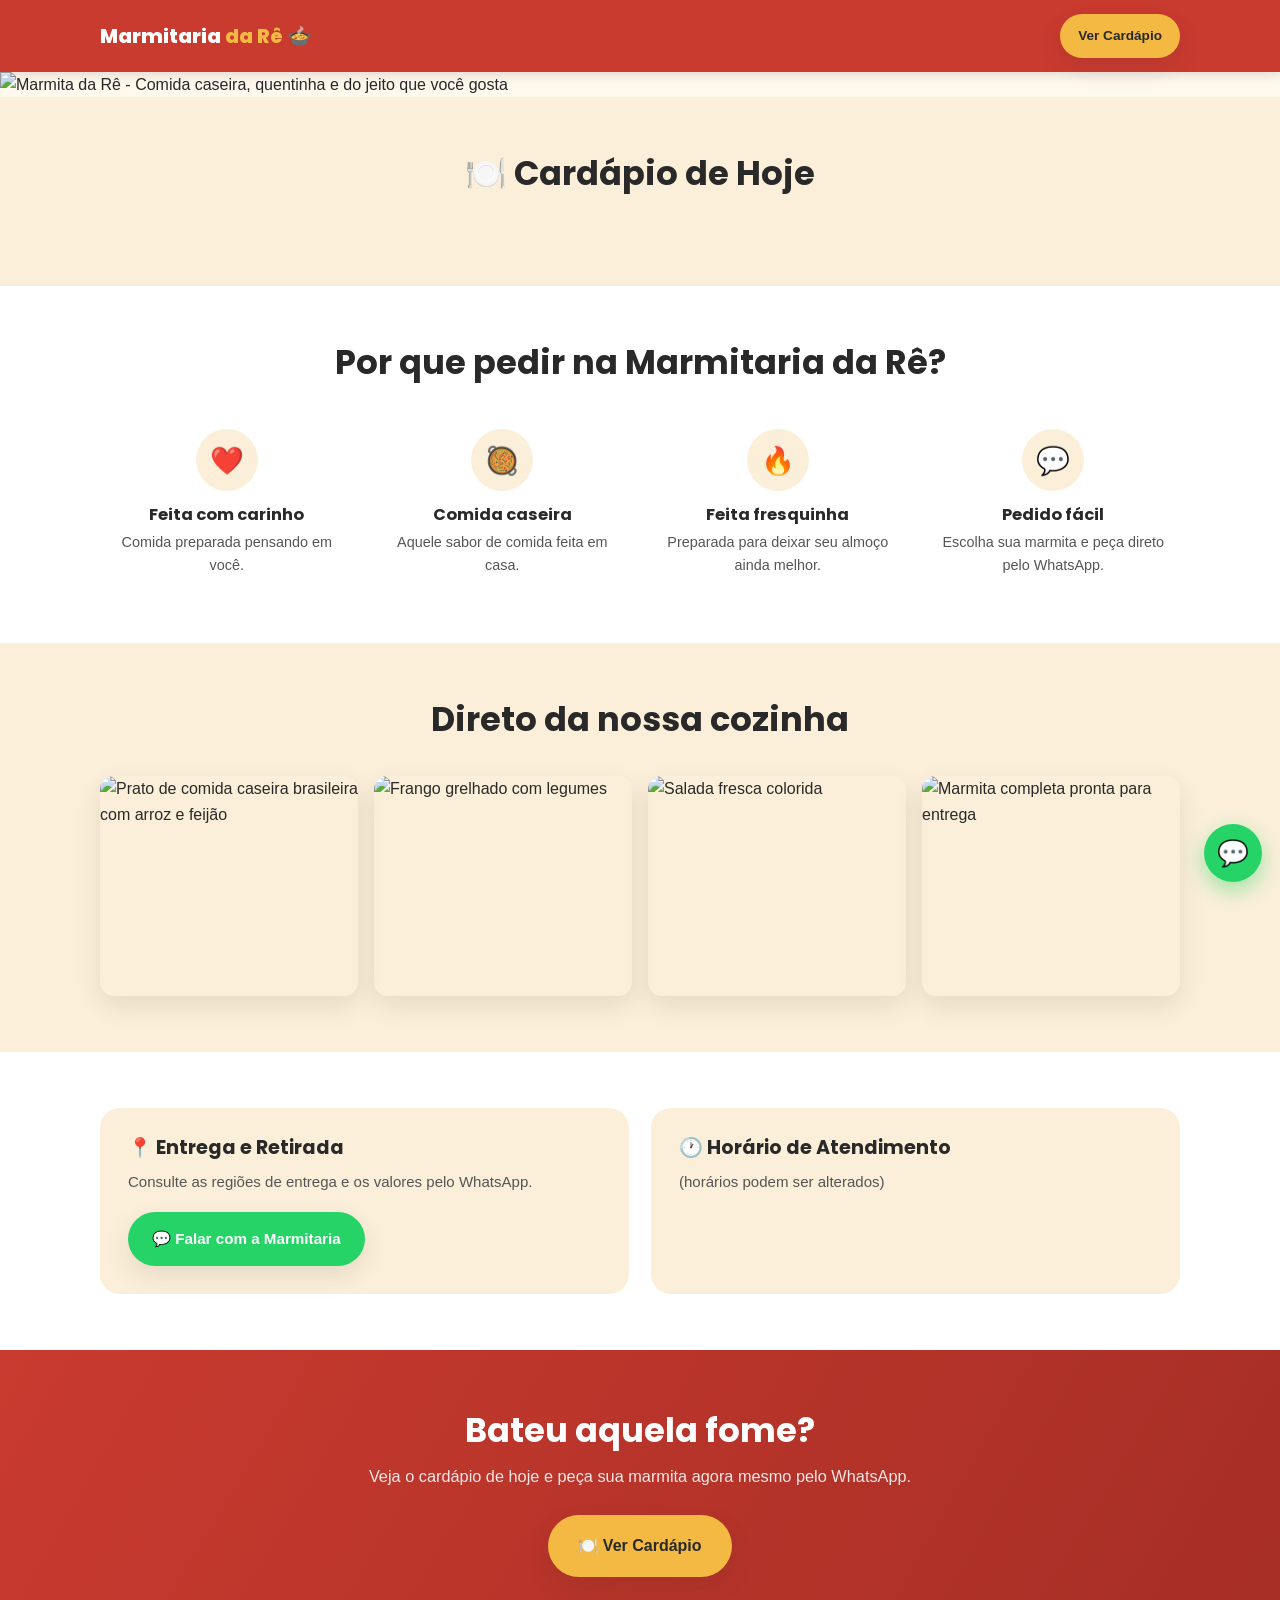
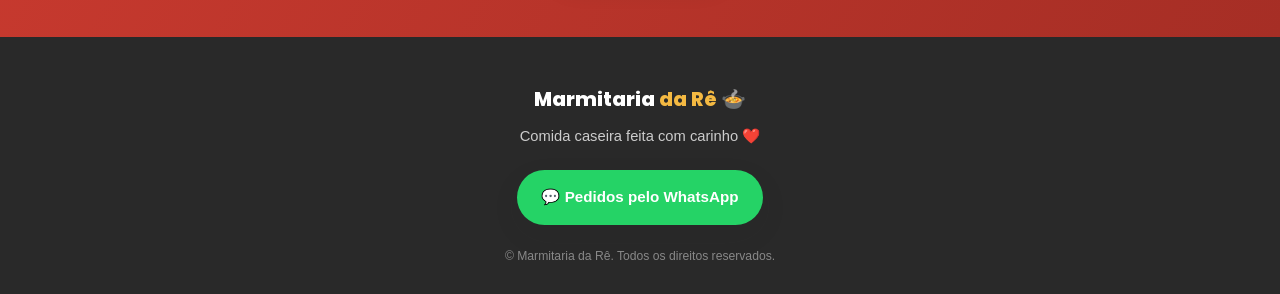
==== commit 161cc641: "Update index.html" ====
--- a/index.html
+++ b/index.html
@@ -34,53 +34,15 @@
 <main>
 
   <!-- ================= HERO ================= -->
-  <section class="hero">
-    <div class="hero-media">
-      <img src="https://images.unsplash.com/photo-1546069901-ba9599a7e63c?q=80&w=1400&auto=format&fit=crop" alt="Marmita caseira com arroz, feijão, frango grelhado e salada" fetchpriority="high">
+<section class="hero-banner">
+    <div class="hero-banner-container">
+        <img 
+            src="assets/banner-marmita.png" 
+            alt="Marmita da Rê - Comida caseira, quentinha e do jeito que você gosta"
+            class="hero-banner-image"
+        >
     </div>
-    <div class="hero-overlay"></div>
-
-    <div class="hero-content">
-      <span class="hero-badge">🔥 Feita fresquinha todos os dias</span>
-      <h1>Comida caseira<br>feita com carinho <span aria-hidden="true">❤️</span></h1>
-      <p class="hero-sub">Confira o cardápio da Marmitaria da Rê e peça sua marmita pelo WhatsApp — pronto em poucos minutos.</p>
-
-      <div class="hero-ctas">
-        <a href="#cardapio" class="btn btn-primary btn-lg">🍽️ Ver Cardápio de Hoje</a>
-        <a href="#" id="heroWhatsappBtn" class="btn btn-whatsapp btn-lg">💬 Pedir pelo WhatsApp</a>
-      </div>
-
-      <ul class="trust-line">
-        <li>🌿 Comida fresquinha</li>
-        <li>🏠 Feita no dia</li>
-        <li>💬 Pedido fácil pelo WhatsApp</li>
-      </ul>
-    </div>
-  </section>
-
-  <!-- ================= COMO FUNCIONA ================= -->
-  <section class="steps-section">
-    <div class="container">
-      <div class="steps-grid">
-        <div class="step">
-          <span class="step-num">1</span>
-          <h3>Escolha sua marmita</h3>
-          <p>Veja o cardápio do dia e escolha o prato e a quantidade.</p>
-        </div>
-        <div class="step">
-          <span class="step-num">2</span>
-          <h3>Peça pelo WhatsApp</h3>
-          <p>Clique no botão e envie o pedido já pronto, sem digitar nada.</p>
-        </div>
-        <div class="step">
-          <span class="step-num">3</span>
-          <h3>Combine e receba</h3>
-          <p>A gente confirma o pagamento, entrega ou retirada com você.</p>
-        </div>
-      </div>
-    </div>
-  </section>
-
+</section>
   <!-- ================= CARDÁPIO ================= -->
   <section id="cardapio" class="menu-section">
     <div class="container">
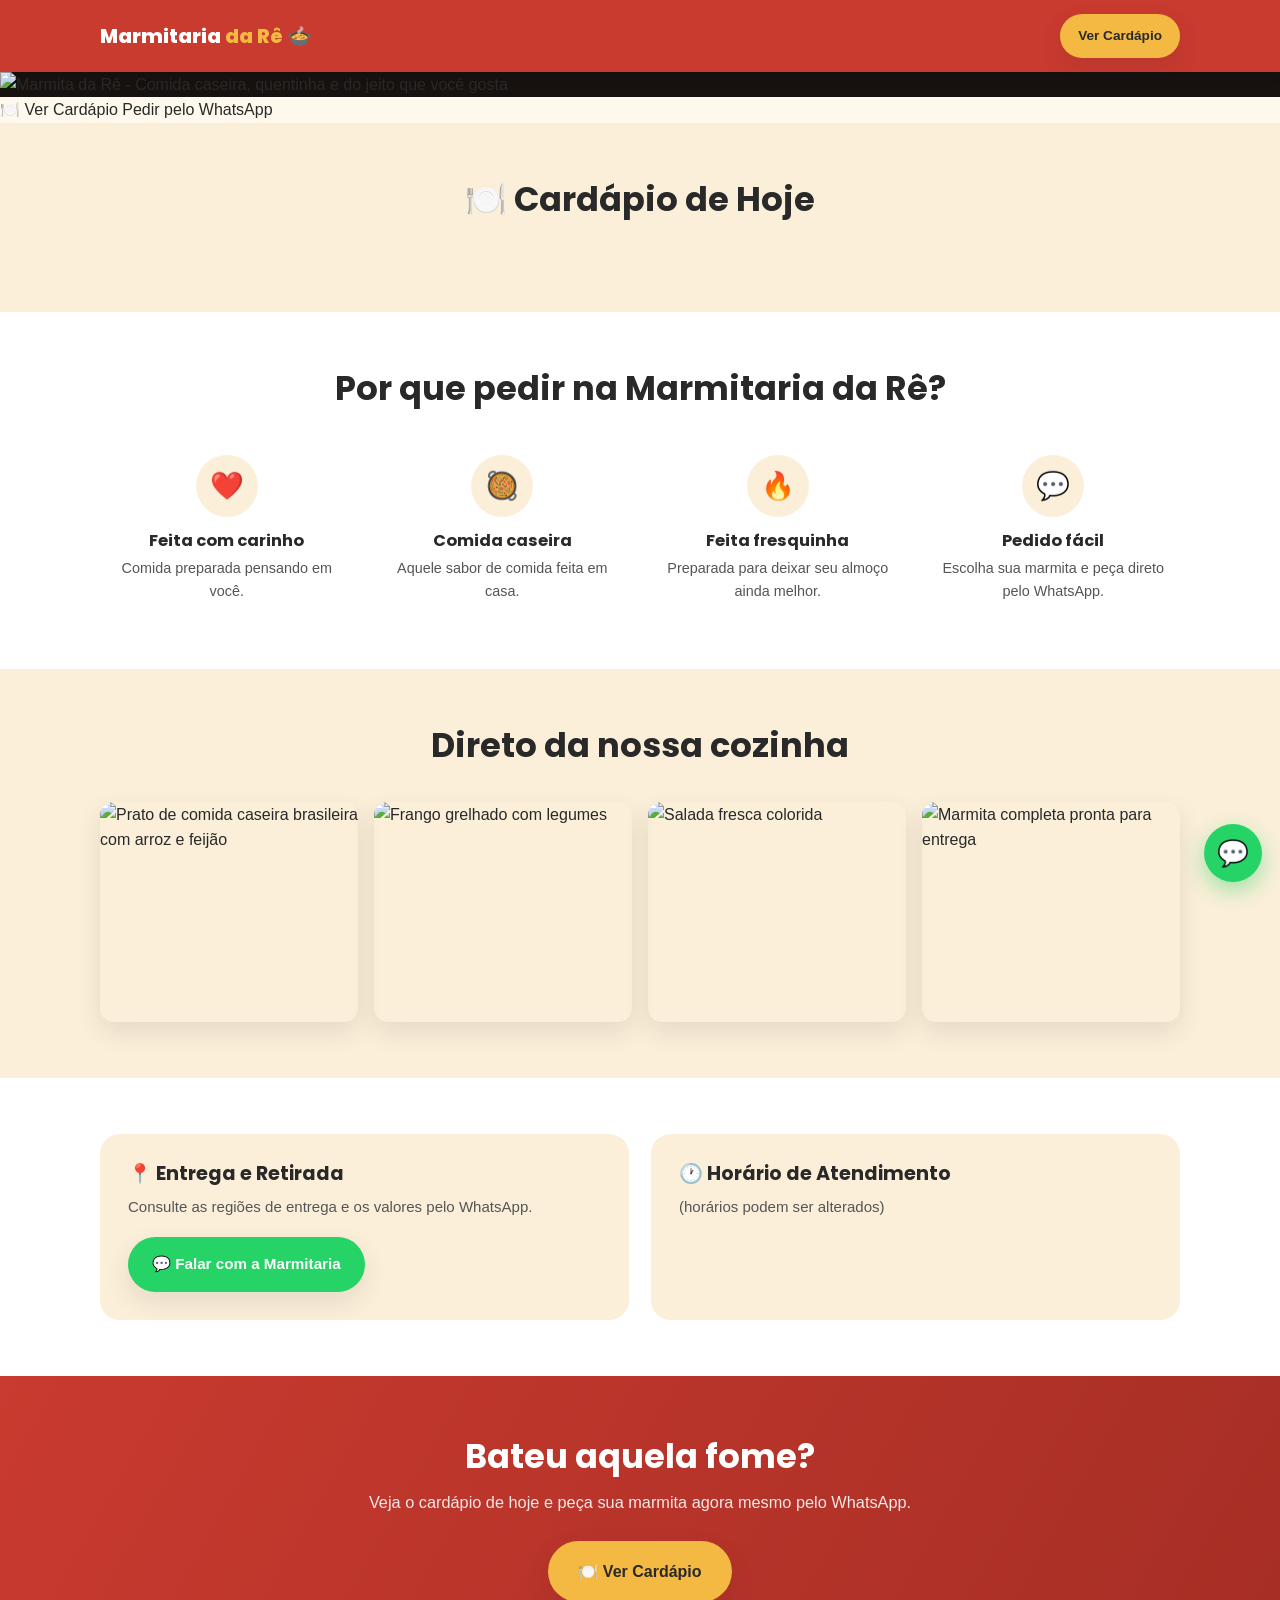
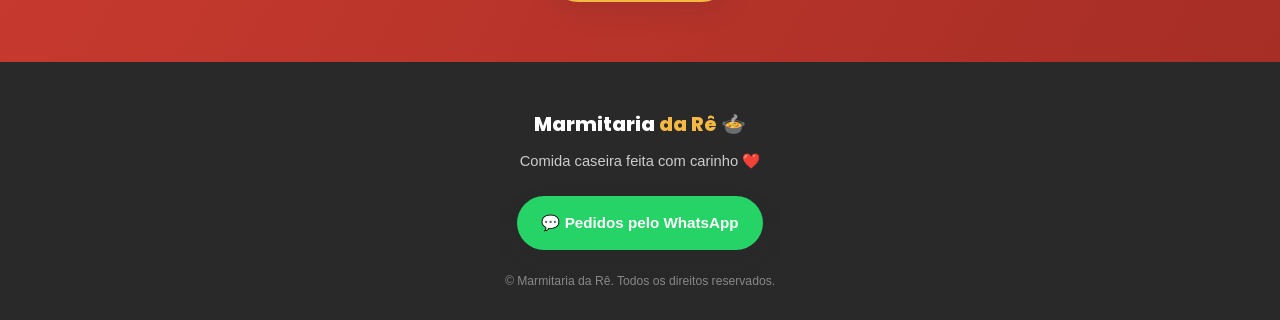
==== commit f5e9eb0a: "Update index.html" ====
--- a/index.html
+++ b/index.html
@@ -43,6 +43,22 @@
         >
     </div>
 </section>
+  <div class="banner-actions">
+
+    <a href="#cardapio" class="banner-btn banner-btn-menu">
+        🍽️ Ver Cardápio
+    </a>
+
+    <a 
+        href="https://wa.me/5511999999999?text=Olá!%20Vi%20a%20Marmita%20da%20Rê%20e%20quero%20fazer%20um%20pedido."
+        target="_blank"
+        class="banner-btn banner-btn-whatsapp"
+    >
+        <i class="fab fa-whatsapp"></i>
+        Pedir pelo WhatsApp
+    </a>
+
+</div>
   <!-- ================= CARDÁPIO ================= -->
   <section id="cardapio" class="menu-section">
     <div class="container">
--- a/style.css
+++ b/style.css
@@ -320,7 +320,44 @@
   .hero-ctas .btn { width: 100%; }
   .header-inner .btn-sm { padding: 10px 14px; }
 }
-
+/* =========================================
+   BANNER PRINCIPAL - MARMITA DA RÊ
+========================================= */
+
+.hero-banner {
+    width: 100%;
+    background: #17120f;
+    padding: 0;
+    overflow: hidden;
+}
+
+.hero-banner-container {
+    width: 100%;
+    max-width: 1600px;
+    margin: 0 auto;
+}
+
+.hero-banner-image {
+    display: block;
+    width: 100%;
+    height: auto;
+    object-fit: cover;
+}
 @media (min-width: 760px) {
   .hero-content { padding-top: 110px; padding-bottom: 100px; }
 }
+@media (max-width: 768px) {
+
+    .hero-banner {
+        padding: 0;
+    }
+
+    .hero-banner-container {
+        width: 100%;
+    }
+
+    .hero-banner-image {
+        width: 100%;
+        height: auto;
+    }
+}
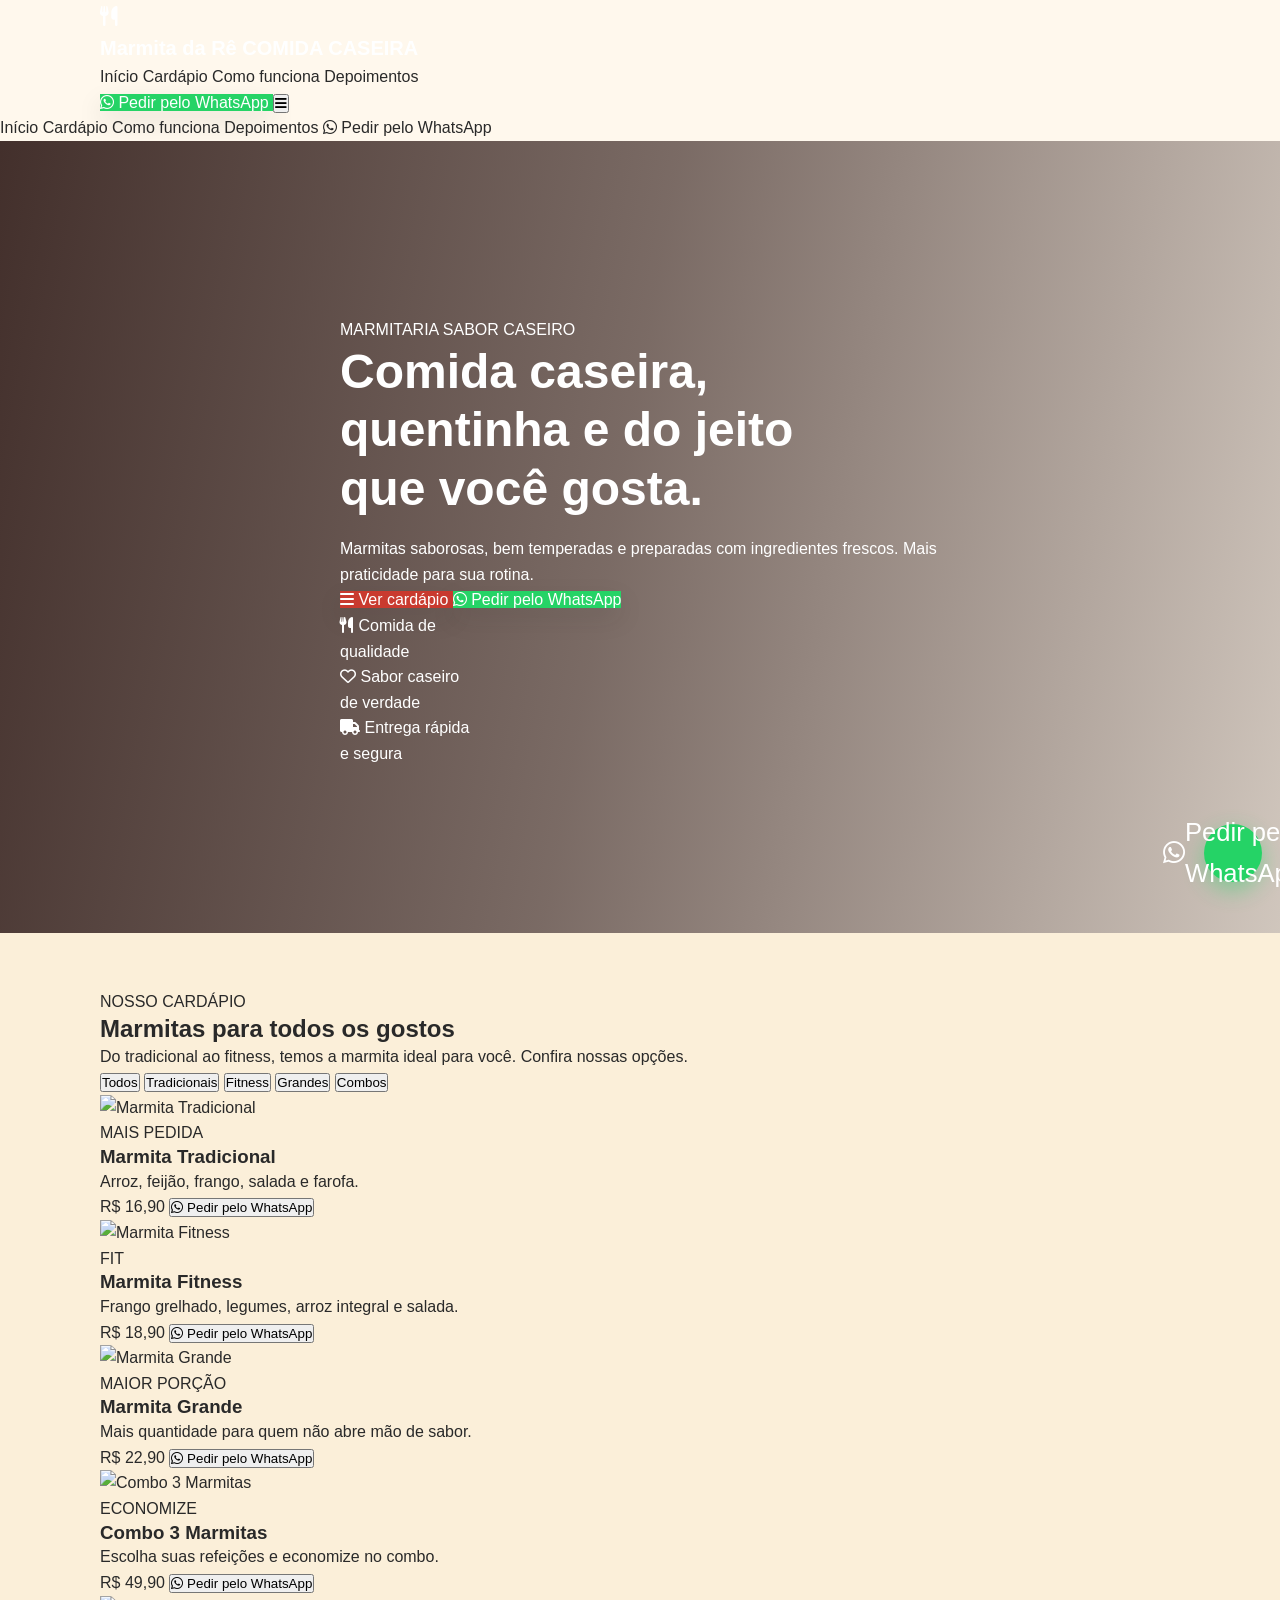
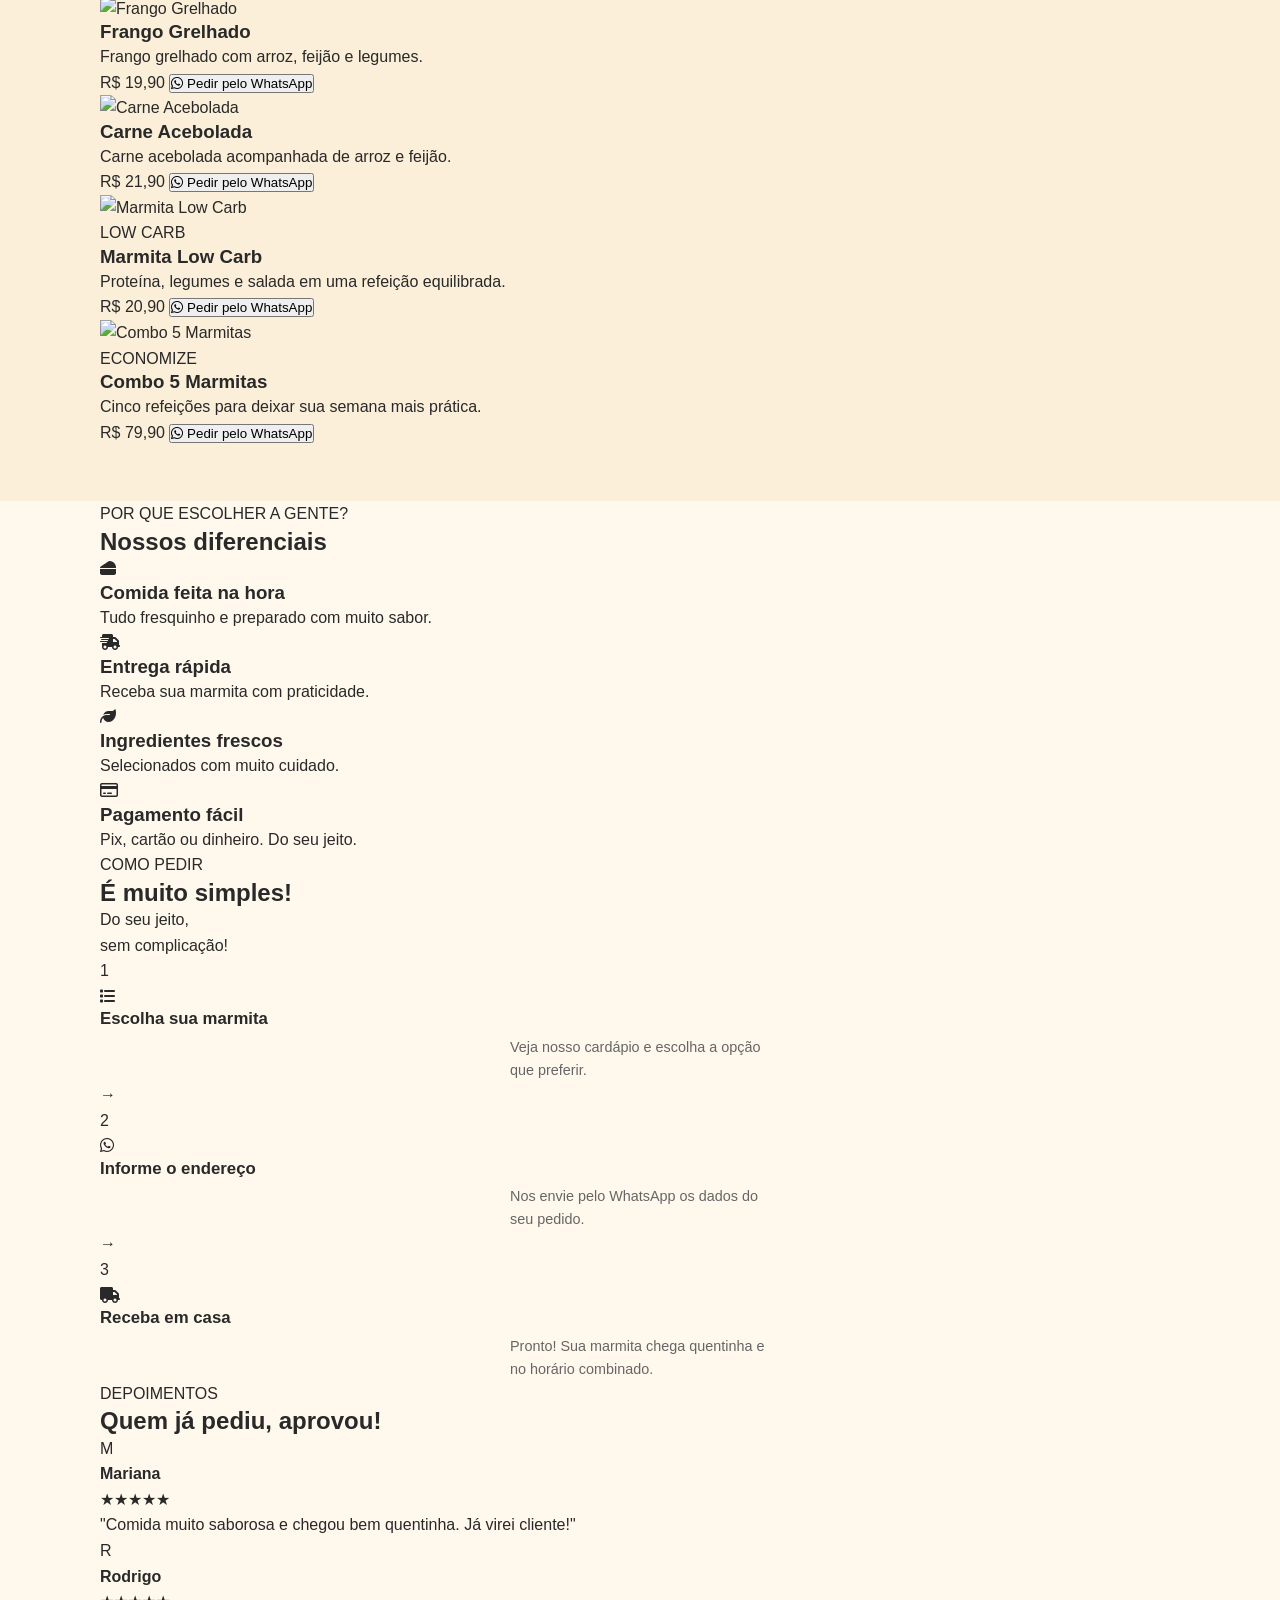
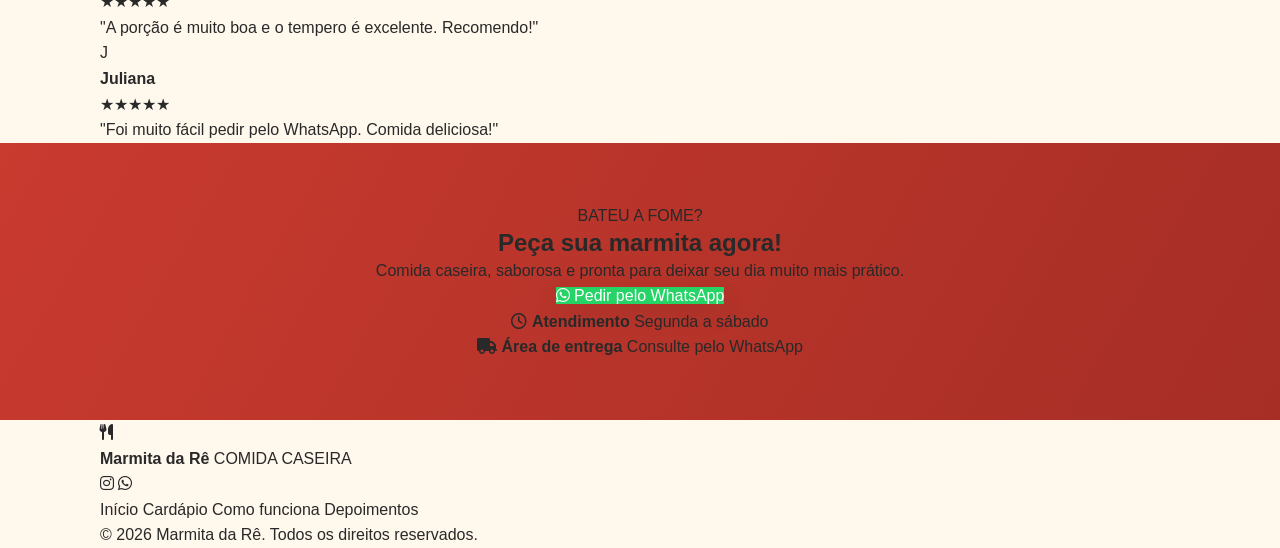
==== commit b2ee97b1: "Update index.html" ====
--- a/index.html
+++ b/index.html
@@ -1,169 +1,735 @@
 <!DOCTYPE html>
 <html lang="pt-BR">
+
 <head>
-<meta charset="UTF-8">
-<meta name="viewport" content="width=device-width, initial-scale=1.0, viewport-fit=cover">
-<title>Marmitaria da Rê | Comida Caseira e Marmitas</title>
-<meta name="description" content="Confira o cardápio da Marmitaria da Rê e peça sua marmita caseira pelo WhatsApp.">
-<meta name="robots" content="index, follow">
-
-<!-- Open Graph (para compartilhamento no WhatsApp/redes sociais) -->
-<meta property="og:type" content="website">
-<meta property="og:title" content="Marmitaria da Rê | Comida Caseira e Marmitas">
-<meta property="og:description" content="Confira o cardápio da Marmitaria da Rê e peça sua marmita caseira pelo WhatsApp.">
-<meta property="og:image" content="https://images.unsplash.com/photo-1546069901-ba9599a7e63c?q=80&w=1200&auto=format&fit=crop">
-<meta property="og:locale" content="pt_BR">
-
-<link rel="icon" href="data:image/svg+xml,<svg xmlns=%22http://www.w3.org/2000/svg%22 viewBox=%220 0 100 100%22><text y=%22.9em%22 font-size=%2290%22>🍲</text></svg>">
-
-<link rel="preconnect" href="https://fonts.googleapis.com">
-<link rel="preconnect" href="https://fonts.gstatic.com" crossorigin>
-<link href="https://fonts.googleapis.com/css2?family=Poppins:wght@600;700;800&display=swap" rel="stylesheet">
-<link rel="stylesheet" href="style.css">
+    <meta charset="UTF-8">
+    <meta name="viewport" content="width=device-width, initial-scale=1.0">
+
+    <title>Marmita da Rê | Comida Caseira</title>
+
+    <meta name="description"
+        content="Marmita da Rê - comida caseira, saborosa e preparada com carinho. Escolha sua marmita e peça pelo WhatsApp.">
+
+    <link rel="preconnect" href="https://fonts.googleapis.com">
+    <link rel="preconnect" href="https://fonts.gstatic.com" crossorigin>
+
+    <link
+        href="https://fonts.googleapis.com/css2?family=DM+Sans:wght@400;500;600;700&family=Playfair+Display:wght@600;700&display=swap"
+        rel="stylesheet">
+
+    <link rel="stylesheet"
+        href="https://cdnjs.cloudflare.com/ajax/libs/font-awesome/6.5.2/css/all.min.css">
+
+    <link rel="stylesheet" href="style.css">
 </head>
+
 <body>
 
-<!-- ================= HEADER ================= -->
-<header class="site-header">
-  <div class="header-inner">
-    <span class="logo">Marmitaria <em>da Rê</em> <span aria-hidden="true">🍲</span></span>
-    <a href="#cardapio" class="btn btn-accent btn-sm">Ver Cardápio</a>
-  </div>
-</header>
-
-<main>
-
-  <!-- ================= HERO ================= -->
-<section class="hero-banner">
-    <div class="hero-banner-container">
-        <img 
-            src="assets/banner-marmita.png" 
-            alt="Marmita da Rê - Comida caseira, quentinha e do jeito que você gosta"
-            class="hero-banner-image"
-        >
-    </div>
-</section>
-  <div class="banner-actions">
-
-    <a href="#cardapio" class="banner-btn banner-btn-menu">
-        🍽️ Ver Cardápio
+    <!-- ================= HEADER ================= -->
+
+    <header class="header">
+
+        <div class="container nav">
+
+            <a href="#inicio" class="logo">
+
+                <div class="logo-icon">
+                    <i class="fa-solid fa-utensils"></i>
+                </div>
+
+                <div class="logo-text">
+                    <strong>Marmita da Rê</strong>
+                    <span>COMIDA CASEIRA</span>
+                </div>
+
+            </a>
+
+            <nav class="menu">
+
+                <a href="#inicio" class="active">Início</a>
+
+                <a href="#cardapio">Cardápio</a>
+
+                <a href="#como-funciona">Como funciona</a>
+
+                <a href="#depoimentos">Depoimentos</a>
+
+            </nav>
+
+            <a href="#" class="btn-whatsapp header-whatsapp" onclick="pedirWhatsApp(); return false;">
+
+                <i class="fa-brands fa-whatsapp"></i>
+
+                Pedir pelo WhatsApp
+
+            </a>
+
+            <button class="mobile-menu-btn" id="mobileMenuBtn">
+
+                <i class="fa-solid fa-bars"></i>
+
+            </button>
+
+        </div>
+
+        <div class="mobile-menu" id="mobileMenu">
+
+            <a href="#inicio">Início</a>
+
+            <a href="#cardapio">Cardápio</a>
+
+            <a href="#como-funciona">Como funciona</a>
+
+            <a href="#depoimentos">Depoimentos</a>
+
+            <a href="#" onclick="pedirWhatsApp(); return false;">
+                <i class="fa-brands fa-whatsapp"></i>
+                Pedir pelo WhatsApp
+            </a>
+
+        </div>
+
+    </header>
+
+
+    <!-- ================= HERO ================= -->
+
+    <main>
+
+        <section class="hero" id="inicio">
+
+            <div class="hero-overlay"></div>
+
+            <div class="container hero-content">
+
+                <div class="hero-text">
+
+                    <span class="eyebrow">
+                        MARMITARIA SABOR CASEIRO
+                    </span>
+
+                    <h1>
+                        Comida caseira,
+                        <br>
+                        quentinha e do jeito
+                        <br>
+                        <span>que você gosta.</span>
+                    </h1>
+
+                    <p>
+                        Marmitas saborosas, bem temperadas e preparadas
+                        com ingredientes frescos. Mais praticidade para
+                        sua rotina.
+                    </p>
+
+                    <div class="hero-buttons">
+
+                        <a href="#cardapio" class="btn-primary">
+
+                            <i class="fa-solid fa-bars"></i>
+
+                            Ver cardápio
+
+                        </a>
+
+                        <a href="#" class="btn-whatsapp" onclick="pedirWhatsApp(); return false;">
+
+                            <i class="fa-brands fa-whatsapp"></i>
+
+                            Pedir pelo WhatsApp
+
+                        </a>
+
+                    </div>
+
+                    <div class="hero-benefits">
+
+                        <div>
+                            <i class="fa-solid fa-utensils"></i>
+
+                            <span>
+                                Comida de
+                                <br>
+                                qualidade
+                            </span>
+                        </div>
+
+                        <div>
+                            <i class="fa-regular fa-heart"></i>
+
+                            <span>
+                                Sabor caseiro
+                                <br>
+                                de verdade
+                            </span>
+                        </div>
+
+                        <div>
+                            <i class="fa-solid fa-truck"></i>
+
+                            <span>
+                                Entrega rápida
+                                <br>
+                                e segura
+                            </span>
+                        </div>
+
+                    </div>
+
+                </div>
+
+            </div>
+
+        </section>
+
+
+        <!-- ================= CARDÁPIO ================= -->
+
+        <section class="menu-section" id="cardapio">
+
+            <div class="container">
+
+                <div class="section-header">
+
+                    <div>
+
+                        <span class="section-label">
+                            NOSSO CARDÁPIO
+                        </span>
+
+                        <h2>
+                            Marmitas para todos os gostos
+                        </h2>
+
+                    </div>
+
+                    <p>
+                        Do tradicional ao fitness, temos a marmita
+                        ideal para você. Confira nossas opções.
+                    </p>
+
+                </div>
+
+
+                <!-- FILTROS -->
+
+                <div class="filters">
+
+                    <button class="filter active" data-category="todos">
+                        Todos
+                    </button>
+
+                    <button class="filter" data-category="tradicional">
+                        Tradicionais
+                    </button>
+
+                    <button class="filter" data-category="fitness">
+                        Fitness
+                    </button>
+
+                    <button class="filter" data-category="grande">
+                        Grandes
+                    </button>
+
+                    <button class="filter" data-category="combo">
+                        Combos
+                    </button>
+
+                </div>
+
+
+                <!-- PRODUTOS -->
+
+                <div class="products" id="products">
+
+                    <!-- Os produtos serão criados pelo JavaScript -->
+
+                </div>
+
+            </div>
+
+        </section>
+
+
+        <!-- ================= DIFERENCIAIS ================= -->
+
+        <section class="differentials">
+
+            <div class="container">
+
+                <div class="section-header dark-header">
+
+                    <div>
+
+                        <span class="section-label">
+                            POR QUE ESCOLHER A GENTE?
+                        </span>
+
+                        <h2>
+                            Nossos diferenciais
+                        </h2>
+
+                    </div>
+
+                </div>
+
+
+                <div class="differential-grid">
+
+                    <div class="differential">
+
+                        <div class="differential-icon">
+
+                            <i class="fa-solid fa-cheese"></i>
+
+                        </div>
+
+                        <h3>Comida feita na hora</h3>
+
+                        <p>
+                            Tudo fresquinho e preparado com muito sabor.
+                        </p>
+
+                    </div>
+
+
+                    <div class="differential">
+
+                        <div class="differential-icon">
+
+                            <i class="fa-solid fa-truck-fast"></i>
+
+                        </div>
+
+                        <h3>Entrega rápida</h3>
+
+                        <p>
+                            Receba sua marmita com praticidade.
+                        </p>
+
+                    </div>
+
+
+                    <div class="differential">
+
+                        <div class="differential-icon">
+
+                            <i class="fa-solid fa-leaf"></i>
+
+                        </div>
+
+                        <h3>Ingredientes frescos</h3>
+
+                        <p>
+                            Selecionados com muito cuidado.
+                        </p>
+
+                    </div>
+
+
+                    <div class="differential">
+
+                        <div class="differential-icon">
+
+                            <i class="fa-regular fa-credit-card"></i>
+
+                        </div>
+
+                        <h3>Pagamento fácil</h3>
+
+                        <p>
+                            Pix, cartão ou dinheiro. Do seu jeito.
+                        </p>
+
+                    </div>
+
+                </div>
+
+            </div>
+
+        </section>
+
+
+        <!-- ================= COMO FUNCIONA ================= -->
+
+        <section class="how-section" id="como-funciona">
+
+            <div class="container">
+
+                <div class="section-header">
+
+                    <div>
+
+                        <span class="section-label">
+                            COMO PEDIR
+                        </span>
+
+                        <h2>
+                            É muito simples!
+                        </h2>
+
+                    </div>
+
+                    <span class="handwriting">
+                        Do seu jeito,
+                        <br>
+                        sem complicação!
+                    </span>
+
+                </div>
+
+
+                <div class="steps">
+
+                    <div class="step">
+
+                        <div class="step-number">
+                            1
+                        </div>
+
+                        <div class="step-icon">
+                            <i class="fa-solid fa-list"></i>
+                        </div>
+
+                        <div>
+                            <h3>Escolha sua marmita</h3>
+
+                            <p>
+                                Veja nosso cardápio e escolha
+                                a opção que preferir.
+                            </p>
+                        </div>
+
+                    </div>
+
+
+                    <div class="step-arrow">
+                        →
+                    </div>
+
+
+                    <div class="step">
+
+                        <div class="step-number">
+                            2
+                        </div>
+
+                        <div class="step-icon">
+                            <i class="fa-brands fa-whatsapp"></i>
+                        </div>
+
+                        <div>
+                            <h3>Informe o endereço</h3>
+
+                            <p>
+                                Nos envie pelo WhatsApp
+                                os dados do seu pedido.
+                            </p>
+                        </div>
+
+                    </div>
+
+
+                    <div class="step-arrow">
+                        →
+                    </div>
+
+
+                    <div class="step">
+
+                        <div class="step-number">
+                            3
+                        </div>
+
+                        <div class="step-icon">
+                            <i class="fa-solid fa-truck"></i>
+                        </div>
+
+                        <div>
+                            <h3>Receba em casa</h3>
+
+                            <p>
+                                Pronto! Sua marmita chega
+                                quentinha e no horário combinado.
+                            </p>
+                        </div>
+
+                    </div>
+
+                </div>
+
+            </div>
+
+        </section>
+
+
+        <!-- ================= DEPOIMENTOS ================= -->
+
+        <section class="testimonials" id="depoimentos">
+
+            <div class="container">
+
+                <span class="section-label">
+                    DEPOIMENTOS
+                </span>
+
+                <h2>
+                    Quem já pediu, aprovou!
+                </h2>
+
+
+                <div class="testimonial-grid">
+
+                    <div class="testimonial">
+
+                        <div class="customer">
+
+                            <div class="avatar">
+                                M
+                            </div>
+
+                            <div>
+
+                                <strong>
+                                    Mariana
+                                </strong>
+
+                                <div class="stars">
+                                    ★★★★★
+                                </div>
+
+                            </div>
+
+                        </div>
+
+                        <p>
+                            "Comida muito saborosa e chegou
+                            bem quentinha. Já virei cliente!"
+                        </p>
+
+                    </div>
+
+
+                    <div class="testimonial">
+
+                        <div class="customer">
+
+                            <div class="avatar">
+                                R
+                            </div>
+
+                            <div>
+
+                                <strong>
+                                    Rodrigo
+                                </strong>
+
+                                <div class="stars">
+                                    ★★★★★
+                                </div>
+
+                            </div>
+
+                        </div>
+
+                        <p>
+                            "A porção é muito boa e o tempero
+                            é excelente. Recomendo!"
+                        </p>
+
+                    </div>
+
+
+                    <div class="testimonial">
+
+                        <div class="customer">
+
+                            <div class="avatar">
+                                J
+                            </div>
+
+                            <div>
+
+                                <strong>
+                                    Juliana
+                                </strong>
+
+                                <div class="stars">
+                                    ★★★★★
+                                </div>
+
+                            </div>
+
+                        </div>
+
+                        <p>
+                            "Foi muito fácil pedir pelo WhatsApp.
+                            Comida deliciosa!"
+                        </p>
+
+                    </div>
+
+                </div>
+
+            </div>
+
+        </section>
+
+
+        <!-- ================= CTA FINAL ================= -->
+
+        <section class="final-cta">
+
+            <div class="final-overlay"></div>
+
+            <div class="container final-content">
+
+                <div>
+
+                    <span class="section-label">
+                        BATEU A FOME?
+                    </span>
+
+                    <h2>
+                        Peça sua marmita agora!
+                    </h2>
+
+                    <p>
+                        Comida caseira, saborosa e pronta
+                        para deixar seu dia muito mais prático.
+                    </p>
+
+                    <a href="#" class="btn-whatsapp large"
+                        onclick="pedirWhatsApp(); return false;">
+
+                        <i class="fa-brands fa-whatsapp"></i>
+
+                        Pedir pelo WhatsApp
+
+                    </a>
+
+                </div>
+
+
+                <div class="final-info">
+
+                    <div>
+
+                        <i class="fa-regular fa-clock"></i>
+
+                        <strong>
+                            Atendimento
+                        </strong>
+
+                        <span>
+                            Segunda a sábado
+                        </span>
+
+                    </div>
+
+
+                    <div>
+
+                        <i class="fa-solid fa-truck"></i>
+
+                        <strong>
+                            Área de entrega
+                        </strong>
+
+                        <span>
+                            Consulte pelo WhatsApp
+                        </span>
+
+                    </div>
+
+                </div>
+
+            </div>
+
+        </section>
+
+    </main>
+
+
+    <!-- ================= FOOTER ================= -->
+
+    <footer>
+
+        <div class="container footer-content">
+
+            <div class="footer-logo">
+
+                <div class="logo-icon">
+                    <i class="fa-solid fa-utensils"></i>
+                </div>
+
+                <div class="logo-text">
+                    <strong>Marmita da Rê</strong>
+                    <span>COMIDA CASEIRA</span>
+                </div>
+
+            </div>
+
+
+            <div class="social">
+
+                <a href="#" aria-label="Instagram">
+                    <i class="fa-brands fa-instagram"></i>
+                </a>
+
+                <a href="#" onclick="pedirWhatsApp(); return false;" aria-label="WhatsApp">
+                    <i class="fa-brands fa-whatsapp"></i>
+                </a>
+
+            </div>
+
+
+            <div class="footer-links">
+
+                <a href="#inicio">
+                    Início
+                </a>
+
+                <a href="#cardapio">
+                    Cardápio
+                </a>
+
+                <a href="#como-funciona">
+                    Como funciona
+                </a>
+
+                <a href="#depoimentos">
+                    Depoimentos
+                </a>
+
+            </div>
+
+
+            <p class="copyright">
+                © 2026 Marmita da Rê. Todos os direitos reservados.
+            </p>
+
+        </div>
+
+    </footer>
+
+
+    <!-- ================= WHATSAPP FLUTUANTE ================= -->
+
+    <a href="#" class="floating-whatsapp"
+        onclick="pedirWhatsApp(); return false;">
+
+        <i class="fa-brands fa-whatsapp"></i>
+
+        <span>
+            Pedir pelo WhatsApp
+        </span>
+
     </a>
 
-    <a 
-        href="https://wa.me/5511999999999?text=Olá!%20Vi%20a%20Marmita%20da%20Rê%20e%20quero%20fazer%20um%20pedido."
-        target="_blank"
-        class="banner-btn banner-btn-whatsapp"
-    >
-        <i class="fab fa-whatsapp"></i>
-        Pedir pelo WhatsApp
-    </a>
-
-</div>
-  <!-- ================= CARDÁPIO ================= -->
-  <section id="cardapio" class="menu-section">
-    <div class="container">
-      <div class="section-heading">
-        <h2>🍽️ Cardápio de Hoje</h2>
-        <p class="menu-date" id="menuDate"></p>
-      </div>
-
-      <div class="menu-grid" id="menuGrid">
-        <!-- Cards gerados automaticamente pelo script.js a partir do array "menu" -->
-      </div>
-    </div>
-  </section>
-
-  <!-- ================= POR QUE PEDIR ================= -->
-  <section class="why-section">
-    <div class="container">
-      <div class="section-heading">
-        <h2>Por que pedir na Marmitaria da Rê?</h2>
-      </div>
-      <div class="why-grid">
-        <div class="why-card">
-          <span class="why-icon" aria-hidden="true">❤️</span>
-          <h3>Feita com carinho</h3>
-          <p>Comida preparada pensando em você.</p>
-        </div>
-        <div class="why-card">
-          <span class="why-icon" aria-hidden="true">🥘</span>
-          <h3>Comida caseira</h3>
-          <p>Aquele sabor de comida feita em casa.</p>
-        </div>
-        <div class="why-card">
-          <span class="why-icon" aria-hidden="true">🔥</span>
-          <h3>Feita fresquinha</h3>
-          <p>Preparada para deixar seu almoço ainda melhor.</p>
-        </div>
-        <div class="why-card">
-          <span class="why-icon" aria-hidden="true">💬</span>
-          <h3>Pedido fácil</h3>
-          <p>Escolha sua marmita e peça direto pelo WhatsApp.</p>
-        </div>
-      </div>
-    </div>
-  </section>
-
-  <!-- ================= GALERIA ================= -->
-  <section class="gallery-section">
-    <div class="container">
-      <div class="section-heading">
-        <h2>Direto da nossa cozinha</h2>
-      </div>
-      <div class="gallery-grid">
-        <img loading="lazy" src="https://images.unsplash.com/photo-1567620905732-2d1ec7ab7445?q=80&w=700&auto=format&fit=crop" alt="Prato de comida caseira brasileira com arroz e feijão">
-        <img loading="lazy" src="https://images.unsplash.com/photo-1512058564366-18510be2db19?q=80&w=700&auto=format&fit=crop" alt="Frango grelhado com legumes">
-        <img loading="lazy" src="https://images.unsplash.com/photo-1504674900247-0877df9cc836?q=80&w=700&auto=format&fit=crop" alt="Salada fresca colorida">
-        <img loading="lazy" src="https://images.unsplash.com/photo-1546069901-ba9599a7e63c?q=80&w=700&auto=format&fit=crop" alt="Marmita completa pronta para entrega">
-      </div>
-    </div>
-  </section>
-
-  <!-- ================= ENTREGA + HORÁRIO ================= -->
-  <section class="info-section">
-    <div class="container">
-      <div class="info-grid">
-        <div class="info-card">
-          <h2>📍 Entrega e Retirada</h2>
-          <p>Consulte as regiões de entrega e os valores pelo WhatsApp.</p>
-          <a href="#" id="deliveryWhatsappBtn" class="btn btn-whatsapp">💬 Falar com a Marmitaria</a>
-        </div>
-
-        <div class="info-card">
-          <h2>🕐 Horário de Atendimento</h2>
-          <ul class="hours-list" id="hoursList">
-            <!-- Gerado automaticamente pelo script.js a partir do objeto "config.hours" -->
-          </ul>
-          <p class="hours-note">(horários podem ser alterados)</p>
-        </div>
-      </div>
-    </div>
-  </section>
-
-  <!-- ================= CTA FINAL ================= -->
-  <section class="final-cta">
-    <div class="container final-cta-inner">
-      <h2>Bateu aquela fome?</h2>
-      <p>Veja o cardápio de hoje e peça sua marmita agora mesmo pelo WhatsApp.</p>
-      <a href="#cardapio" class="btn btn-accent btn-lg">🍽️ Ver Cardápio</a>
-    </div>
-  </section>
-
-</main>
-
-<!-- ================= FOOTER ================= -->
-<footer class="site-footer">
-  <span class="logo logo-footer">Marmitaria <em>da Rê</em> <span aria-hidden="true">🍲</span></span>
-  <p>Comida caseira feita com carinho <span aria-hidden="true">❤️</span></p>
-  <a href="#" id="footerWhatsappBtn" class="btn btn-whatsapp">💬 Pedidos pelo WhatsApp</a>
-  <p class="copyright">© <span id="year"></span> Marmitaria da Rê. Todos os direitos reservados.</p>
-</footer>
-
-<!-- Botão flutuante do WhatsApp -->
-<a href="#" id="floatingWhatsappBtn" class="floating-whatsapp" aria-label="Pedir pelo WhatsApp">
-  <span aria-hidden="true">💬</span>
-</a>
-
-<script src="script.js"></script>
+
+    <script src="script.js"></script>
+
 </body>
+
 </html>
--- a/style.css
+++ b/style.css
@@ -361,3 +361,52 @@
         height: auto;
     }
 }
+.banner-actions {
+    display: flex;
+    justify-content: center;
+    align-items: center;
+    gap: 15px;
+    padding: 22px 20px;
+    background: #17120f;
+}
+
+.banner-btn {
+    display: inline-flex;
+    align-items: center;
+    justify-content: center;
+    gap: 9px;
+    min-width: 210px;
+    padding: 15px 25px;
+    border-radius: 50px;
+    text-decoration: none;
+    font-weight: 700;
+    font-size: 16px;
+    transition: all 0.25s ease;
+}
+
+.banner-btn-menu {
+    background: #d99a2b;
+    color: #17120f;
+}
+
+.banner-btn-whatsapp {
+    background: #25d366;
+    color: white;
+}
+
+.banner-btn:hover {
+    transform: translateY(-3px);
+}
+
+@media (max-width: 600px) {
+
+    .banner-actions {
+        flex-direction: column;
+        padding: 18px 15px 25px;
+    }
+
+    .banner-btn {
+        width: 100%;
+        max-width: 350px;
+    }
+}
